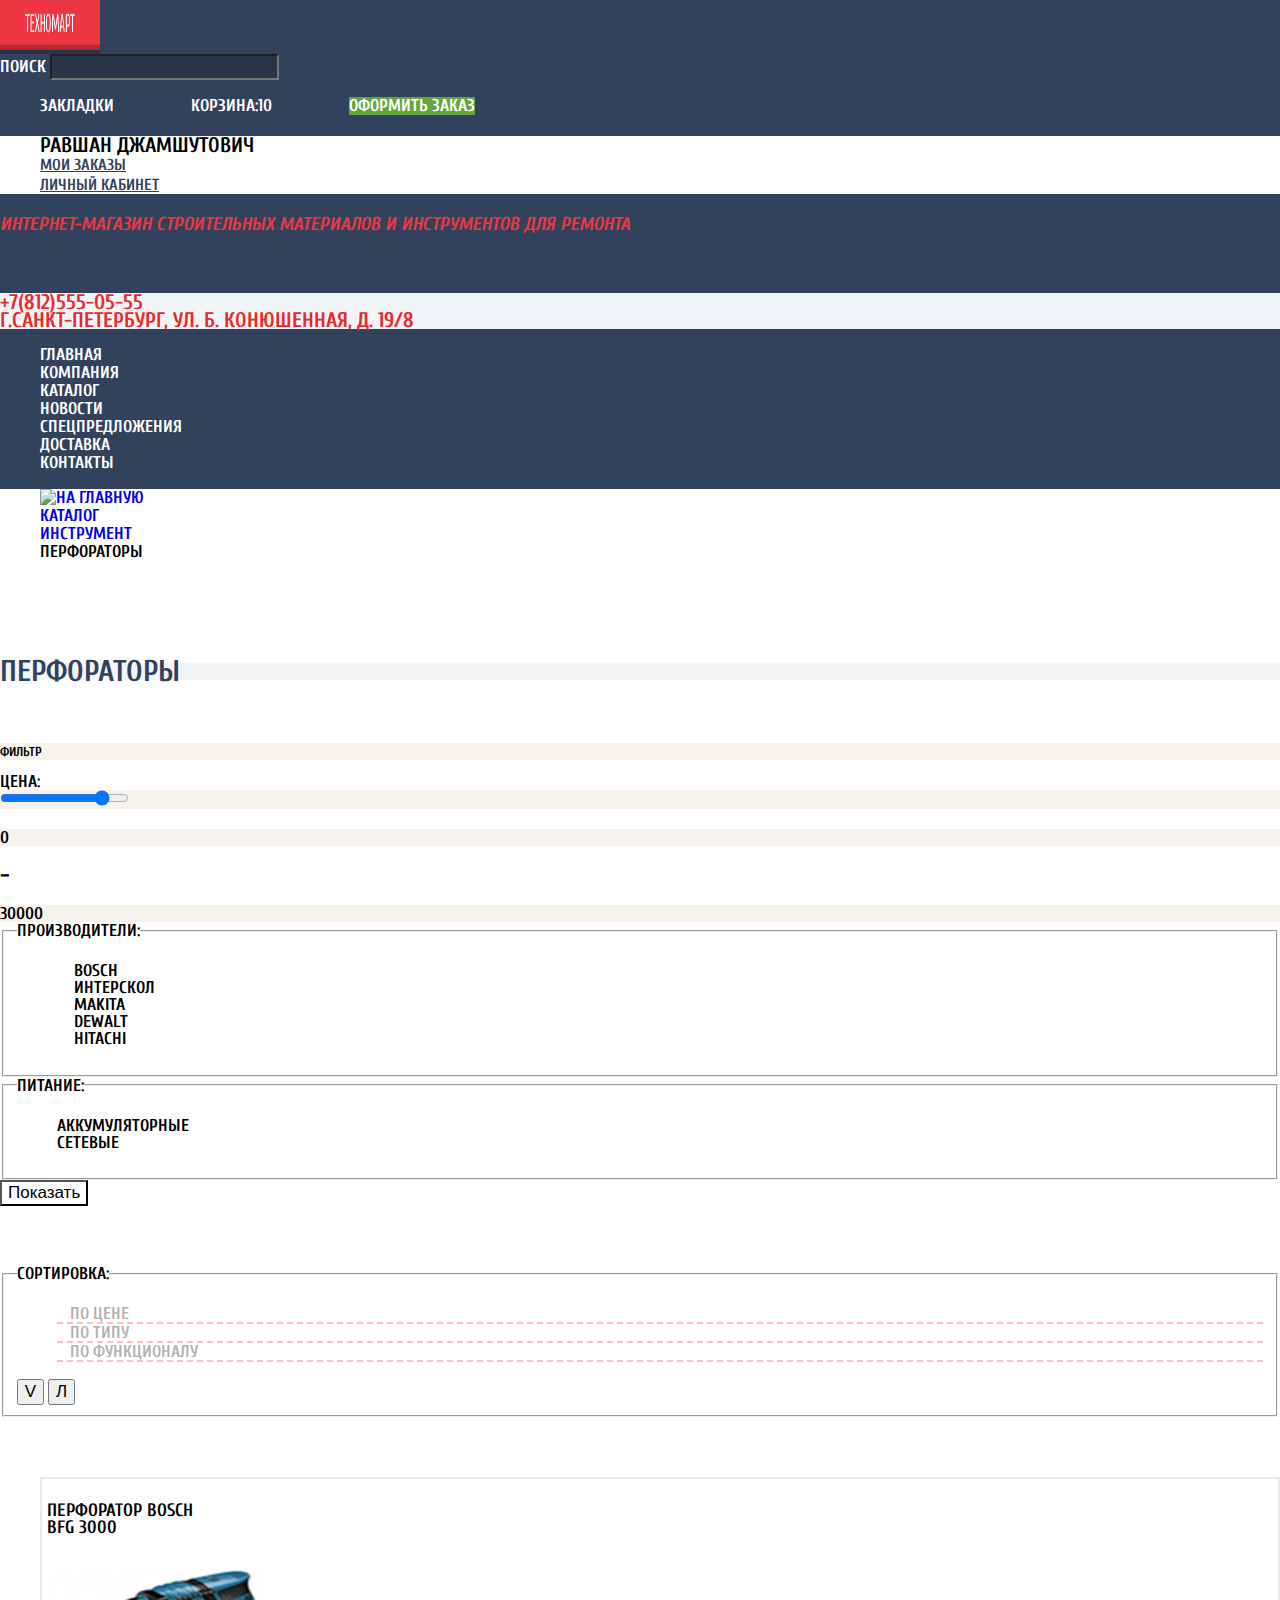
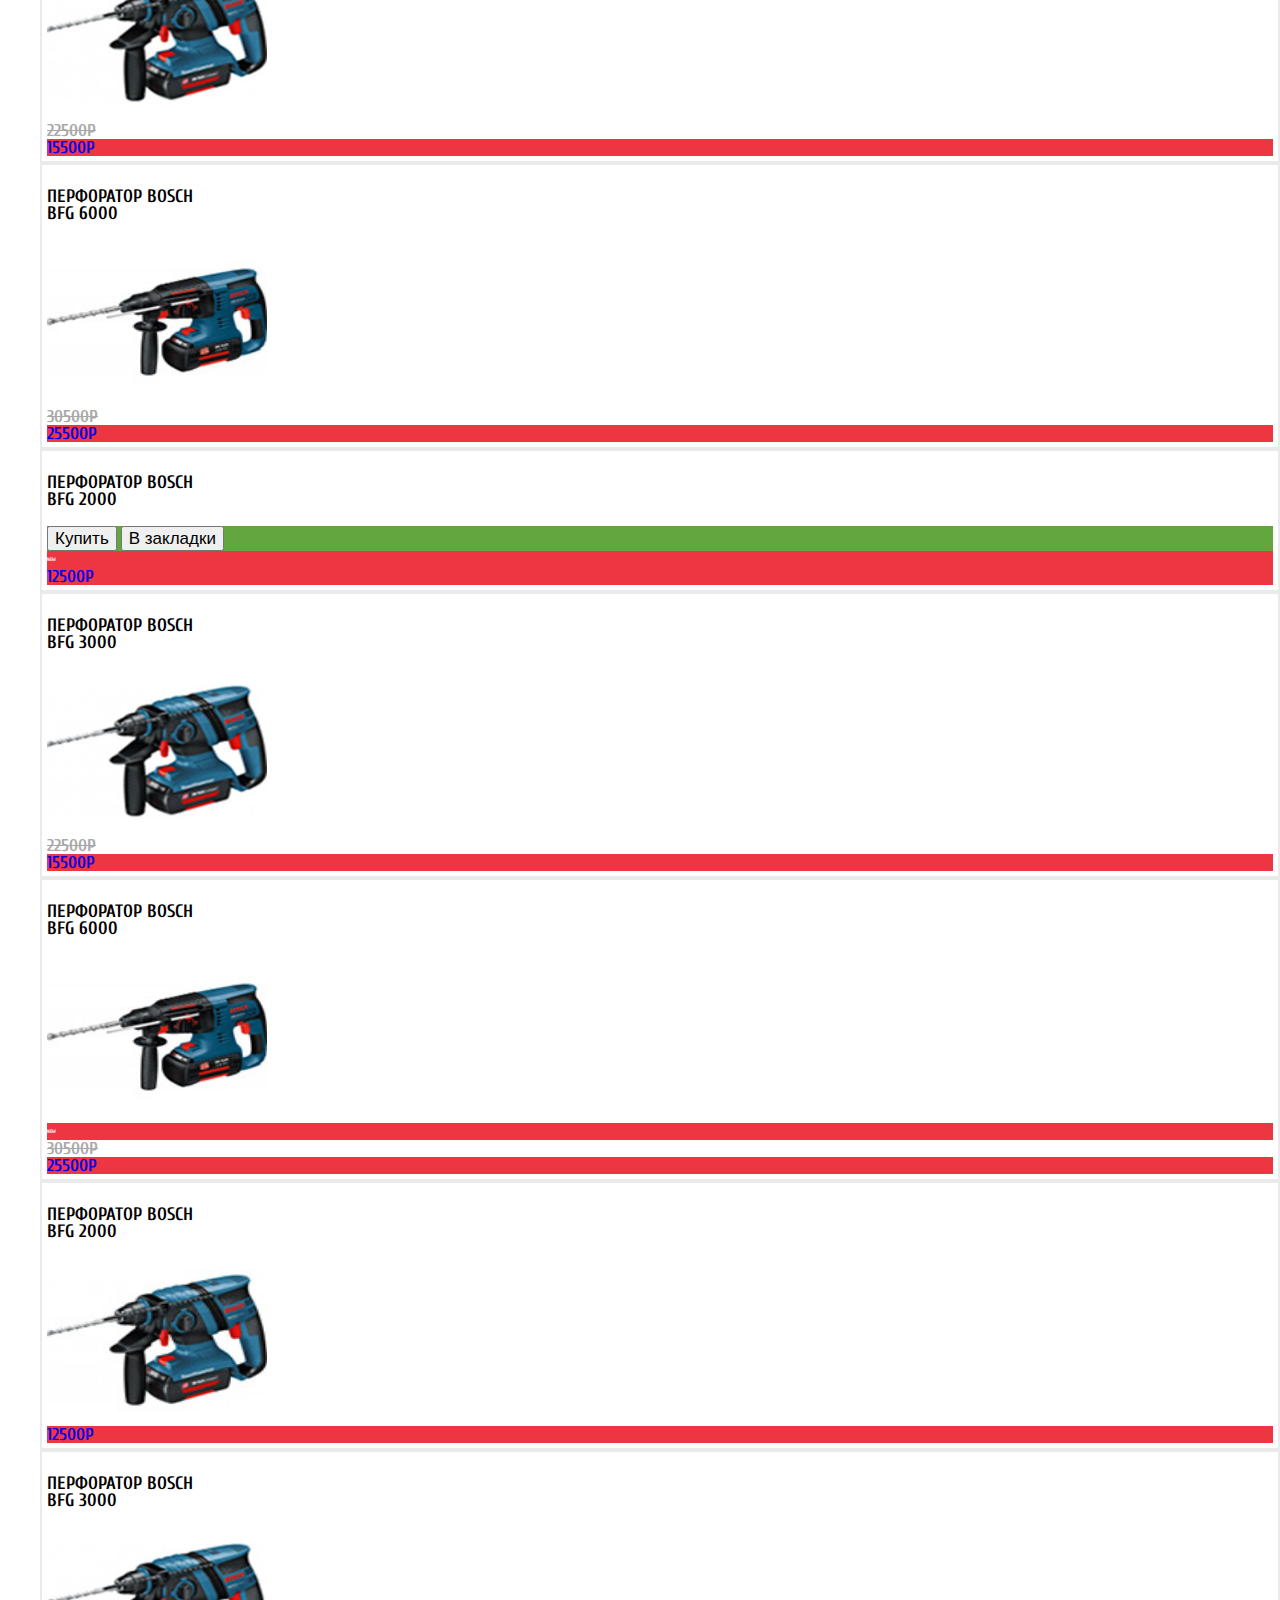
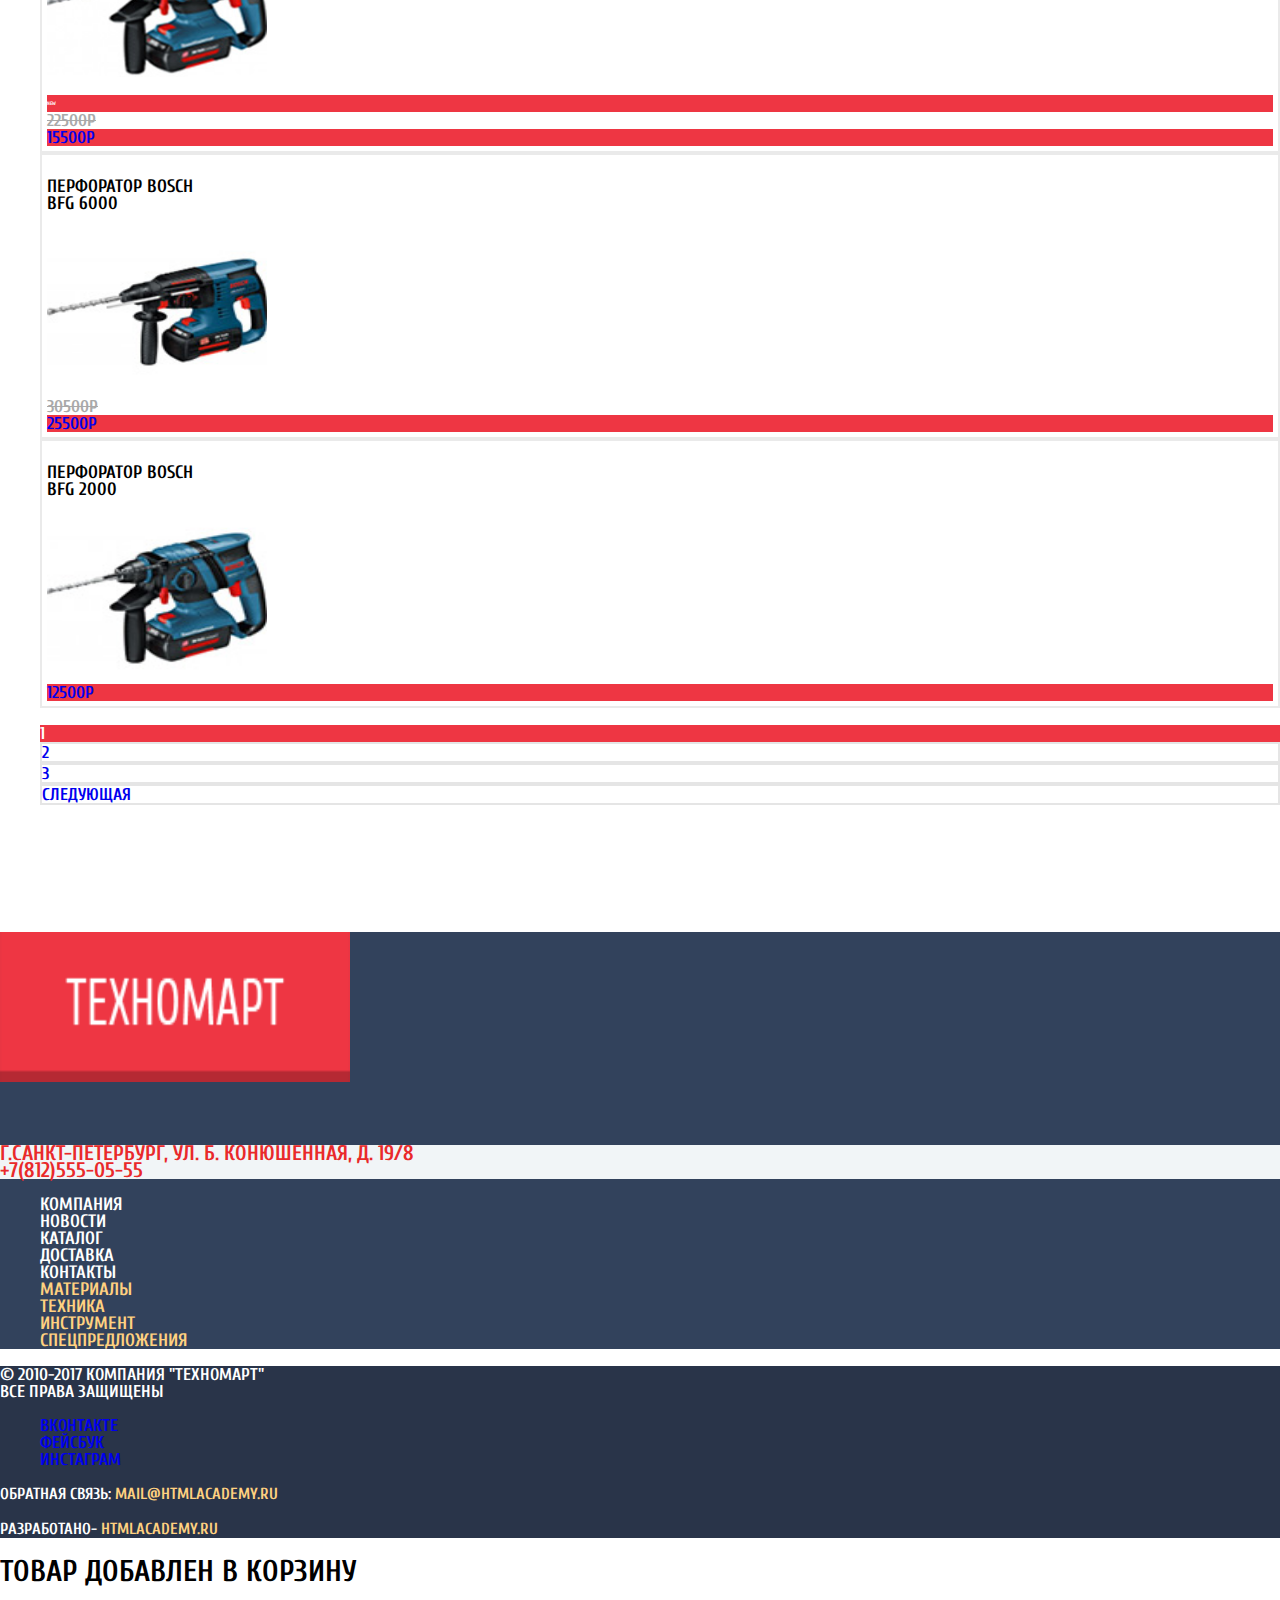
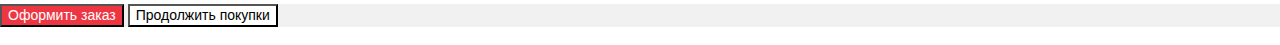
==== catalog.html @ cea55306 "сетки верхнее меню" ====
<!DOCTYPE html>
<html lang="ru">
  <head>
    <meta charset="utf-8">
    <title>HTML Academy: Техномарт</title>
    <link href="https://fonts.googleapis.com/css?family=Cuprum:400,700&amp;subset=cyrillic" rel="stylesheet">
    <link href="css/normalize.css" rel="stylesheet">
    <link href="css/style.css" rel="stylesheet">
  </head>
  <body>
    <header class="main-header">
<nav class="user-navigation">
  <a class="main-header-logo" href="index.html">
  <img src="img/tehnomart-logo-top.png" width="100" height="50" alt="Техномарт">
</a>
<form method="get" action="https://echo.htmlacademy.ru"><label for="search">Поиск</label>
  <input type="search" id="search" class="search-in-site" name="search">
</form>
  <ul class="user-panel">
    <li class="bookmark"> <a href="bookmarks.html">Закладки</a></li>
    <li class="cart"> <a href="cart.html">Корзина:10</a></li>
    <li class="buy"> <a href="buy.html">Оформить заказ</a></li>
    </ul>
    <ul class="login">
      <li class="exit"><a href="login.html">Равшан Джамшутович</a></li>
      <li class="my-buy"><a href="buy.html">Мои заказы</a></li>
      <li class="profile"><a href="profile.html">Личный кабинет</a></li>
      </ul>
  <section class="slogan">
    <h3>
Интернет-магазин
строительных материалов
и инструментов для ремонта</h3>
  </section>
  <section class="contacts">
    <h2 class="visually-hidden">Контакты</h2>
    <address>
    +7(812)555-05-55
    <br>г.Санкт-Петербург, ул. Б. Конюшенная, д. 19/8</address>
  </section>
  <ul class="site-navigation">
    <li> <a href="main.html">Главная</a></li>
    <li> <a href="company.html">Компания</a></li>
    <li> <a href="catalog.html">Каталог</a></li>
    <li> <a href="news.html">Новости</a></li>
    <li> <a href="sales.html">Спецпредложения</a></li>
    <li> <a href="delivery.html">Доставка</a></li>
    <li> <a href="contacts.html">Контакты</a></li>
  </ul>
  <ul class="breadcrumbs">
    <li> <a href="index.html">
    <img src="img/home-logo.svg" width="20" height="20" alt="На главную"></a></li>
    <li><a href="catalog.html">Каталог</a></li>
    <li><a href="tools.html">Инструмент</a></li>
    <li class="breadcrumbs-current">Перфораторы</li>
  </ul>
</nav>
    </header>
    <main class="container">
<h1 class="visually-hidden">Каталог перфораторов</h1>
<section class="perforators"><h2>Перфораторы</h2></section>
<section class="filters">
  <h2 class="visually-hidden">Фильтр товаров</h2>
  <div class="filter-in"><h3>Фильтр</h3></div>
   <form class="filter" method="get" action="https://echo.htmlacademy.ru">
    <div class="price-in"><label>Цена:</label></div>
<div class="range"><input name="price" type="range" min="0" max="30000" step="1" value="25000"></div>
<div class="min-sum">
<output name="sum">0</output></div>
<div class="pro"><h2>-</h2></div>
<div class="min-sum"><output name="sum2">30000</output></div>
      <div class="manufacturers-in"><fieldset>
            <legend>Производители:</legend>
<ul class="manufacturers">
    <li class="filter-option">
    <input class="visually-hidden" type="checkbox" name="bosch" id="bosch" checked>
    <label for="bosch">bosch</label>
      </li>
  <li class="filter-option">
    <input class="visually-hidden" type="checkbox" name="interskol" id="interskol" >
    <label for="interskol">Интерскол</label>
      </li>
  <li class="filter-option">
  <input class="visually-hidden" type="checkbox" name="makita" id="makita" checked>
  <label for="makita">Makita</label>
      </li>
  <li class="filter-option">
  <input class="visually-hidden" type="checkbox" name="dewalt" id="dewalt">
  <label for="dewalt">DeWalt</label>
  </li>
  <li class="filter-option">
  <input class="visually-hidden" type="checkbox" name="hitachi" id="hitachi">
    <label for="hitachi">Hitachi</label>
    </li>
  </ul>
</fieldset></div>
  <div class="power-in"><fieldset>
  <legend>Питание:</legend>
   <ul class="power">
  <li class="filter-option">
    <input class="visually-hidden" type="radio" name="battery" id="battery" checked>
  <label for="battery">Аккумуляторные</label>
    </li>
    <li class="filter-option">
  <input class="visually-hidden" type="radio" name="socket" id="socket">
                <label for="socket">Сетевые</label>
              </li>
        </ul> </fieldset></div>
        <button type="submit" class="filter-button-button">Показать</button></form></section>
  <section class="sortby">
    <h2 class="visually-hidden">Сортировка</h2>
    <div class="search-param"><fieldset>
    <legend>Сортировка:</legend>
    <ul class="filter2">
<li class="filter-option2">
  <input class="visually-hidden" type="checkbox" name="by-price" id="by-price" checked>По цене</li>
<li class="filter-option2">
<input class="visually-hidden" type="checkbox" name="by-type" id="by-type">По типу</li>
<li class="filter-option2">
  <input class="visually-hidden" type="checkbox" name="by-function" id="by-function">По функционалу</li></ul>
  <button class="sort-up-down">V</button>
  <button class="sort-up-down">Л</button>
</fieldset></div>
  </section>
  <section class="catalog">
<h2 class="visually-hidden">Каталог перфораторов</h2>
<ul class="catalog-list">
<li class="catalog-item">
  <h3><div class="tools-catalog">Перфоратор BOSCH</div> BFG 3000</h3>
    <div class="catalog-item-image"><a href="catalog-item.html"></div>
      <div class="picture"><img src="img/BFG-3000.jpg" width="220" height="165"
      alt="Перфоратор BOSCH BFG 3000"></a></div>
      <div class="under"><button class="under-picture1">купить</button>
      <button class="under-picture2">в закладки</button></div>
      <div class="old-price">22500Р</div>
      <div class="price"><a class="button" href="#">15500Р</a></div></li>
  <li class="catalog-item">
    <h3><div class="tools-catalog">Перфоратор BOSCH</div> BFG 6000</h3>
      <div class="catalog-item-image"><a href="catalog-item.html"></div>
        <div class="picture"><img src="img/BFG-6000.jpg" width="220" height="165"
        alt="Перфоратор BOSCH BFG 6000"></a></div>
        <div class="under"><button class="under-picture1">купить</button>
        <button class="under-picture2">в закладки</button></div>
        <div class="old-price">30500Р</div>
        <div class="price"><a class="button" href="#">25500Р</a></div></li>
  <li class="catalog-item">
    <h3><div class="tools-catalog">Перфоратор BOSCH</div> BFG 2000</h3>
      <div class="catalog-item-image"><a href="catalog-item.html">
        </a></div>
        <form class="buy" method="get" action="https://echo.htmlacademy.ru">
<button class="buy-button">Купить</button>
<button class="in-bookmark">В закладки</button>
        </form>
        <div class="new">new</div>
        <div class="price"><a class="button" href="#">12500Р</a></div></li>
  <li class="catalog-item">
    <h3><div class="tools-catalog">Перфоратор BOSCH</div>
      <div class="model-catalog">BFG 3000</div></h3>
        <div class="catalog-item-image"><a href="catalog-item.html"></div>
        <div class="picture"><img src="img/BFG-3000.jpg" width="220" height="165"
        alt="Перфоратор BOSCH BFG 3000"></a></div>
        <div class="under"><button class="under-picture1">купить</button>
        <button class="under-picture2">в закладки</button></div>
        <div class="old-price">22500Р</div>
        <div class="price"><a class="button" href="#">15500Р</a></div></li>
  <li class="catalog-item">
    <h3><div class="tools-catalog">Перфоратор BOSCH</div>
      <div class="model-catalog">BFG 6000</div></h3>
        <div class="catalog-item-image"><a href="catalog-item.html"></div>
        <div class="picture"><img src="img/BFG-6000.jpg" width="220" height="165"
        alt="Перфоратор BOSCH BFG 6000"></a></div>
        <div class="new">new</div>
        <div class="under"><button class="under-picture1">купить</button>
        <button class="under-picture2">в закладки</button></div>
        <div class="old-price">30500Р</div>
        <div class="price"><a class="button" href="#">25500Р</a></div></li>
  <li class="catalog-item">
  <h3><div class="tools-catalog">Перфоратор BOSCH</div>
    <div class="model-catalog">BFG 2000</div></h3>
        <div class="catalog-item-image"><a href="catalog-item.html"></div>
        <div class="picture"><img src="img/BFG-2000.jpg" width="220" height="165"
        alt="Перфоратор BOSCH BFG 2000"></a></div>
        <div class="under"><button class="under-picture1">купить</button>
        <button class="under-picture2">в закладки</button></div>
        <div class="price"><a class="button" href="#">12500Р</a></div></li>
  <li class="catalog-item">
  <h3><div class="tools-catalog">Перфоратор BOSCH</div>
    <div class="model-catalog">BFG 3000</div></h3>
        <div class="catalog-item-image"><a href="catalog-item.html"></div>
        <div class="picture"><img src="img/BFG-3000.jpg" width="220" height="165"
        alt="Перфоратор BOSCH BFG 3000"></a></div>
        <div class="new">new</div>
        <div class="under"><button class="under-picture1">купить</button>
        <button class="under-picture2">в закладки</button></div>
        <div class="old-price">22500Р</div>
        <div class="price"><a class="button" href="#">15500Р</a></div></li>
  <li class="catalog-item">
  <h3><div class="tools-catalog">Перфоратор BOSCH</div>
    <div class="model-catalog">BFG 6000</div></h3>
        <div class="catalog-item-image"><a href="catalog-item.html"></div>
        <div class="picture"><img src="img/BFG-6000.jpg" width="220" height="165"
        alt="Перфоратор BOSCH BFG 6000"></a></div>
        <div class="under"><button class="under-picture1">купить</button>
        <button class="under-picture2">в закладки</button></div>
        <div class="old-price">30500Р</div>
        <div class="price"><a class="button" href="#">25500Р</a></div></li>
  <li class="catalog-item">
  <h3><div class="tools-catalog">Перфоратор BOSCH</div>
    <div class="model-catalog">BFG 2000</div></h3>
        <div class="catalog-item-image"><a href="catalog-item.html"></div>
        <div class="picture"><img src="img/BFG-2000.jpg" width="220" height="165"
        alt="Перфоратор BOSCH BFG 2000"></a></div>
        <div class="under"><button class="under-picture1">купить</button>
        <button class="under-picture2">в закладки</button></div>
        <div class="price"><a class="button" href="#">12500Р</a></div></li>
</ul>
<ul class="pagination-list">
  <li class="pagination-item-current"><a>1</a></li>
  <li class="pagination-item"><a href="#">2</a></li>
  <li class="pagination-item"><a href="#">3</a></li>
  <li class="pagination-item"><a href="#">Следующая</a></li>
</ul>
  </section>
  <section class="description">
<h2>Пара слов о перфораторах </h2>
<p>Перфоратор - универсальный строительный инструмент. Предназначен для сверления
  и долбления отверстий в кирпиче, бетоне и камне. Существуют электромеханические
 и пневматические перфораторы. Современные модели могут выполнять функции дрели,
 шуруповерта и отбойного молотка. В ассортиментном ряду есть выбор "трехрежимников":
в одном устройстве будут совмещены отбойный молоток и ударная дрель.</p>
  </section>
</main>
<footer class="upper-footer">
  <a class="main-footer-logo">
  <img src="img/tehnomart-logo-bottom.png" width="350" height="150" alt="Логотип Техномарт">
</a>
<section class="contacts">
  <h2 class="visually-hidden">Контакты</h2>
  <address>
  г.Санкт-Петербург, ул. Б. Конюшенная, д. 19/8
  <br>+7(812)555-05-55</address>
</section>
<div class="footer-navigation">
  <ul class="site-navigation-items">
    <li class="white"> <a href="company.html">Компания</a></li>
    <li class="white"> <a href="news.html">Новости</a></li>
    <li class="white"> <a href="catalog.html">Каталог</a></li>
    <li class="white"> <a href="delivery.html">Доставка</a></li>
    <li class="white"> <a href="contacts.html">Контакты</a></li>
    <li class="gold"> <a href="materials.html">Материалы</a></li>
    <li class="gold"> <a href="technics.html">Техника</a></li>
    <li class="gold"> <a href="tools.html">Инструмент</a></li>
    <li class="gold"> <a href="special-offers.html">Спецпредложения</a></li>
  </ul>
</div>
</footer>
<footer class="bottom-footer">
  <p>© 2010-2017 Компания "Техномарт"
    <br>Все права защищены</p>
    <div class="footer-social">
      <ul class="soc-but">
<li><a class="social-button" href="#">Вконтакте</a></li>
<li><a class="social-button" href="#">Фейсбук</a></li>
<li><a class="social-button" href="#">Инстаграм</a></li>
</ul>
</div>
<p class="footer-copyright">
<b>Обратная связь:</b>
<a href="mail@htmlacademy.ru">mail@htmlacademy.ru</a>
</p>
<p class="footer-copyright">
<b>Разработано-</b>
<a href="htmlacademy.ru">htmlacademy.ru</a>
</p>
</footer>
  <section class="modal-cart">
<h2>Товар добавлен в корзину</h2>
<div class="button-mod">
<input type="button" class="make-buy" value="Оформить заказ"><a href="buy.html"></a>
<input type="button" class="continue-choose" value="Продолжить покупки"><a href="catalog.html"></a>
</div>
<span class="modal-close">x</span>
  </section>
  </body>
</html>
---- css/style.css ----
body {
  margin: 0;
  padding: 0;

  min-width: 1200px;
  min-height: 3151px;

  font-family: 'Cuprum', Arial, sans-serif;
  font-size: 17px;
  line-height: 17px;
  font-weight: 700;
  color: #ffffff;
  text-transform: uppercase;
}

.visually-hidden {
visibility: hidden;
}

.main-header {
  margin-bottom: 60px;
  min-height: 320px;
}

.upper-nav {
  margin-bottom: 50px;
  margin-left: 130px;
  width: inherit;
  max-height: 42px;
  display: flex;
  flex-wrap: wrap;
  flex-direction: row;
}

.left-up-nav {
  display: flex;
}

.icon-up-nav {
  width: 47px;
  height: 43px;
  opacity: 0.3;

}

.user-panel {
  width: 435px;
  height: auto;
  margin-right: 130px;
  display: flex;
  justify-content: space-between;
}



.main-header-logo:hover {
  background: #ca2c37;
}

.main-header-logo:active {
  background: #ba2732;
}
a {
  text-decoration: none;
}

.user-navigation {
  font-size: 17px;
  line-height: 18px;
  color: #ffffff;
  background-color: #32425c;
}

.user-navigation a:hover {
  background-color: #293449;
}

.user-navigation a:active {
  opacity: 0.5;
}

.user-panel,
.site-navigation {
  list-style: none;
}

.user-panel a,
.site-navigation a {
  color: #ffffff;
}

.user-panel a:hover {
  background-color: #212a3a;
}

.user-panel a:focus {
  background-color: #293449;
}

.search-in-site {

  color: #ffffff;
  background-color: #293449;
}

.search-in-site:focus {
  color: black;
  background-color: #ffffff;
  }

.login {
  list-style: none;
  font-size: 21px;
  color: #black;
  background: #ffffff;
}

.exit a {
  font-size: 21px;
  color: #000000;
}

.my-buy a,
.profile a {
  color: #32425c;
  font-size: 16px;
  text-decoration: underline;
}

.my-buy a:hover,
.profile a:hover {
  color: #ba2732;
}

.exit a:active,
.my-buy a:active,
.profile a:active{
  opacity: 0.3;
}

.login-button:hover,
.register:hover {
  color: #ee3643;
  background: #ffffff;
}

.login-button:active,
.register:active {
  color: #b2b2b2;
  background: #ffffff;
}

.slogan {
  font-size: 16px;
  font-style: italic;
  color: #ee3643;
}

address {
  font-size: 21px;
  font-style: normal;
  color: #e9292a;
  background-color: #f1f5f7;
}

.where {
  font-size: 14px;
  color: #32425c;
}



.feateres-item1 {
  background-color: #f6b22d;
}

.feateres-item1 a {
  color: #ffffff;
}

.feateres-item1 p {
  background-color: rgba(0,0,0,0.1);
}

 .feateres-item1 p:hover {
    background-color: rgba(0,0,0,0.2);
}

.feateres-item1 p:active {
  background-color: rgba(0,0,0,0.3);
}

.feateres-item2 {
  background-color: #3bbce3;
}

.feateres-item2 p {
  background-color: rgba(0,0,0,0.1);
}

.feateres-item2 a {
  color: #ffffff;
}

.feateres-item2 p:hover {
   background-color: rgba(0,0,0,0.2);
}

.feateres-item2 p:active {
  background-color: rgba(0,0,0,0.3);
}

.feateres-item3 {
  background-color: #dc91d8;
  }

.feateres-item3 a {
  color: #ffffff;
}

.feateres-item3 p {
  background-color: rgba(0,0,0,0.1);
}

.feateres-item3 p:hover {
   background-color: rgba(0,0,0,0.2);
}

.feateres-item3 p:active {
  background-color: rgba(0,0,0,0.3);
}

.feateres-item4 {
  background-color: #8ed78f;
}

.feateres-item4 a {
  color: #ffffff;
}

.feateres-item4 p {
  background-color: rgba(0,0,0,0.1);
}

.feateres-item4 p:hover {
   background-color: rgba(0,0,0,0.2);
}

.feateres-item4 p:active {
  background-color: rgba(0,0,0,0.3);
}

.feateres-item5 {
  background-color: #ffc047;
}

.feateres-item5 a {
  color: #ffffff;
}

.feateres-item5 p {
background-color: rgba(0,0,0,0.1);
}

.feateres-item5 p:hover {
   background-color: rgba(0,0,0,0.2);
}

.feateres-item5 p:active {
  background-color: rgba(0,0,0,0.3);
}

.slider1 {
  width:620px;
  height:270px;
  background: url("../img/slider1.jpg") no-repeat;
  background-size: 620px 270px;
  }

.slider1 h2 {
  font-size: 36px;
  color: #ffffff;
}

.slider1 p {
  font-size: 18px;
  color: #ffffff;
}

.catalog-button {
  color: #ffffff;
  background-color: #ee3643;
}

.catalog-button:hover {
  background-color: #ca2c37;
}

.catalog-button:active {
  background-color: #ba2732;
}

.slider2 {
  width:620px;
  height:270px;
  background: url("../img/slider2.jpg") no-repeat;
  background-size: 620px 270px;
  }

  .slider2 h2 {
    font-size: 36px;
    color: #ffffff;
  }

  .slider2 p {
    font-size: 18px;
    color: #ffffff;
  }

  .catalog-button {
    color: #ffffff;
    background-color: #ee3643;
  }

  .catalog-button:hover {
    background-color: #ca2c37;
  }

  .catalog-button:active {
    background-color: #ba2732;
  }

  .popular {
    background-color: #f9f5f0;
    color: #32425c;
  }

  .popular-button {
    color: #ffffff;
    background-color: #ee3643;
  }

  .catalog-item {
    color: #000000;
    list-style: none;
    border: 2px solid #eaeaea;
    padding: 5px;
  }

  .catalog-item h3 {
    font-size: 18px;
  }

  .old-price {
    font-size: 17px;
    color: #a9a9a9;
    text-decoration: line-through;
  }

  .price {
    background-color: #ee3643;
    font-size: 17px;
    color: #ffffff;
  }

  .new {
    background-color: #ee3643;
    font-size: 5px;
    color: #ffffff;
  }

  .under {
    display: none;
  }

.catalog-item:hover {
    box-shadow:  0 0 50px rgba(0,0,0,0.5);
}

.catalog-item:active {
    box-shadow:  0 0 50px rgba(0,0,0,0.5);
}

  .catalog-item:hover .picture {
    display: none;
  }

  .catalog-item:hover .under{
      display: block;
    }

.under-picture1 {
  background-color: #63a63e;
  color: #ffffff;
}

.under-picture1:hover {
  background-color: #5fbb2d;
  color: #ffffff;
}

.under-picture1:active {
  background-color: #518534;
  color: #ffffff;
}

.under-picture2 {
  background-color: #ffffff;
  color: #32425c;
  border: 2px solid #63a63e;
}

.under-picture2:hover {
  background-color: #ffffff;
  color: #32425c;
  border: 2px solid #32425c;
}

.under-picture2:active {
  opacity: 0.3;
}

  .popular-manufacturers {
    background-color: #f9f5f0;
    font-size: 30px;
    color: #32425c;
  }

  .manufacturers-button {
    background-color: #ee3643;
    font-size: 14px;
    color: #ffffff;
  }

  .manufacturer-item {
    border: 2px solid #eaeaea;
    padding: 5px;
  }

  .manufacturer-item:hover {
    box-shadow:  0 0 50px rgba(0,0,0,0.5);
  }

  .manufacturer-item:active {
    box-shadow:  0 0 30px rgba(0,0,0,0.5);
    opacity: 0.3;
  }

  .slider-services h2 {
    font-size: 30px;
    color: #000000;
  }

  .slider-services p {
    font-size: 13px;
    color: #000000;
  }

  .slider-servises-control{
    list-style: none;
    background: #32425c;
    font-size: 21px;
    color: #ffffff;
  }

  input[type=radio] {
    display: none;
 }

 .slider-servises-control a{
  color: #ffffff;
 }

  .srv1 {
    border: 1px #000000 solid;
  }
  .srv2 {
    border: 1px #000000 solid;
  }
  .srv3 {
    border: 1px #000000 solid;
  }

  .srv1:hover {
    background: #293449;
    font-size: 21px;
    color: #ffffff;
  }

  .srv1:active {
    background: #ffffff;
    font-size: 21px;
    color: #32425c;
  }

  .srv1:active a {
    color: #32425c;
  }

  .srv2:hover {
    background: #293449;
    font-size: 21px;
    color: #ffffff;
  }

  .srv2:active {
    background: #ffffff;
    font-size: 21px;
    color: #32425c;
  }

  .srv2:active a {
    color: #32425c;
  }

  .srv3:hover {
    background: #293449;
    font-size: 21px;
    color: #ffffff;
  }

  .srv3:active {
    background: #ffffff;
    font-size: 21px;
    color: #32425c;
  }

  .srv3:active a {
    color: #32425c;
  }

  .delivery p {
    font-size: 13px;
    color: #000000;
  }

.delivery h3 {
  font-size: 36px;
  color: #32425c;
}

.guarantee h3 {
  font-size: 36px;
  color: #32425c;
}

.guarantee p {
  font-size: 13px;
  color: #000000;
}

.credit h3 {
  font-size: 36px;
  color: #32425c;
}

.credit p {
  font-size: 13px;
  color: #000000;
}

.company h2 {
  font-size: 30px;
  color: #000000;
}

.company p {
  font-size: 13px;
  color: #000000;
}

.company a {
  background-color: #ee3643;
  color: #ffffff;
}

.delivery-company-item {
  list-style: none;
  font-size: 18px;
  color: #000000;
}

.contacts2 h2 {
  font-size: 30px;
  color: #000000;
}

.contacts2 p {
  font-size: 13px;
  color: #000000;
}
.write-us {
  background-color: #ee3643;
  color: #ffffff;
}

.upper-footer {
  background-color: #32425c;

}
.white a {
  font-size: 18px;
  color: #ffffff;
}
.gold a {
  font-size: 18px;
  color: #ffd180;
}

.site-navigation-items {
  list-style: none;
}

.site-navigation-items :hover {
  text-decoration: underline;
}

.site-navigation-items :active {
  opacity: 0.5;
}

.address {
background-color: #32425;
}

.bottom-footer {
  background: #293449;
}

.soc-but {
  list-style: none;
}

.footer-copyright b {
  font-size: 16px;
}

.footer-copyright a {
  font-size: 16px;
  color: #ffd180;
}

.footer-copyright :hover {
text-decoration: underline;
  }

.footer-copyright :active {
  color: #ee3643;
}

.write-us {
  background-color: #ffffff;
}

.write-us h3 {
  color: #000000;
}

.sending {
  background-color: #ee3643;
  color: #ffffff;
}

/*--не могу найти откуда это
.cart {
  background-color: #ee3643;
  color: #ffffff;
}--*/

.buy {
  background-color: #63a63e;
  color: #ffffff;
}

.breadcrumbs {
  list-style: none;
  background-color: #ffffff;
  color: #000000;
}

.perforators {
  background-color: #f2f6f8;
}

.perforators h2 {
  font-size: 30px;
  color: #32425c;
}

.filter-in {
  background-color: #f7f3ec;
}

.filter-in h3 {
  font-size: 13px;
  color: #000000;
}

.price-in {
  background-color: #ffffff;
  color: #000000;
  font-size: 17px;
}

.range {
  background-color: #f7f3ec;
}

.min-sum {
  background-color: #f7f3ec;
  color: #000000;
  margin-top: 20px;
}

.pro {
  background-color: #ffffff;
  color: #000000;
}

.manufacturers-in {
  background-color: #ffffff;
  color: #000000;
}

.manufacturers {
  list-style: none;
}

.power-in {
  background-color: #ffffff;
  color: #000000;
}

.power {
  list-style: none;
}

.filter-button-button {
  background-color: #ffffff;
  color: #000000;
}

.search-param {
  background-color: #ffffff;
  color: #000000;
}

.filter2 {
  list-style: none;
}

.filter-option2 {
  border-bottom: 2px dashed #ee3643;
  opacity: 0.3;
}

.filter-option2:hover {
  border-bottom: 2px dashed #ee3643;
  opacity: 1;
}

.filter-option2:active {
  color: #ee3643;
  border-bottom: 2px dashed #ee3643;
  opacity: 1;
}

.pagination-item {
  background-color: #ffffff;
  color: #000000;
  border: 2px solid #e5e5e5;
}

.pagination-item-current {
  background-color: #ee3643;
  color: #ffffff;
}

.pagination-list {
  list-style: none;
}

.pagination-item:hover {
  background-color: #ffffff;
  color: #000000;
  border: 2px solid #bdc6ca;
}

.pagination-item:active {
  background-color: #ffffff;
  color: #000000;
  border: 2px solid #ee3643;
}

.modal-cart h2 {
  font-size: 30px;
  color: #000000;
}

.make-buy {
  background-color: #ee3643;
  color: #ffffff;
  font-size: 14px;
}

.continue-choose {
  background-color: #ffffff;
  color: #000000;
  font-size: 14px;
}

.button-mod {
  background-color: #f1f1f1;
}
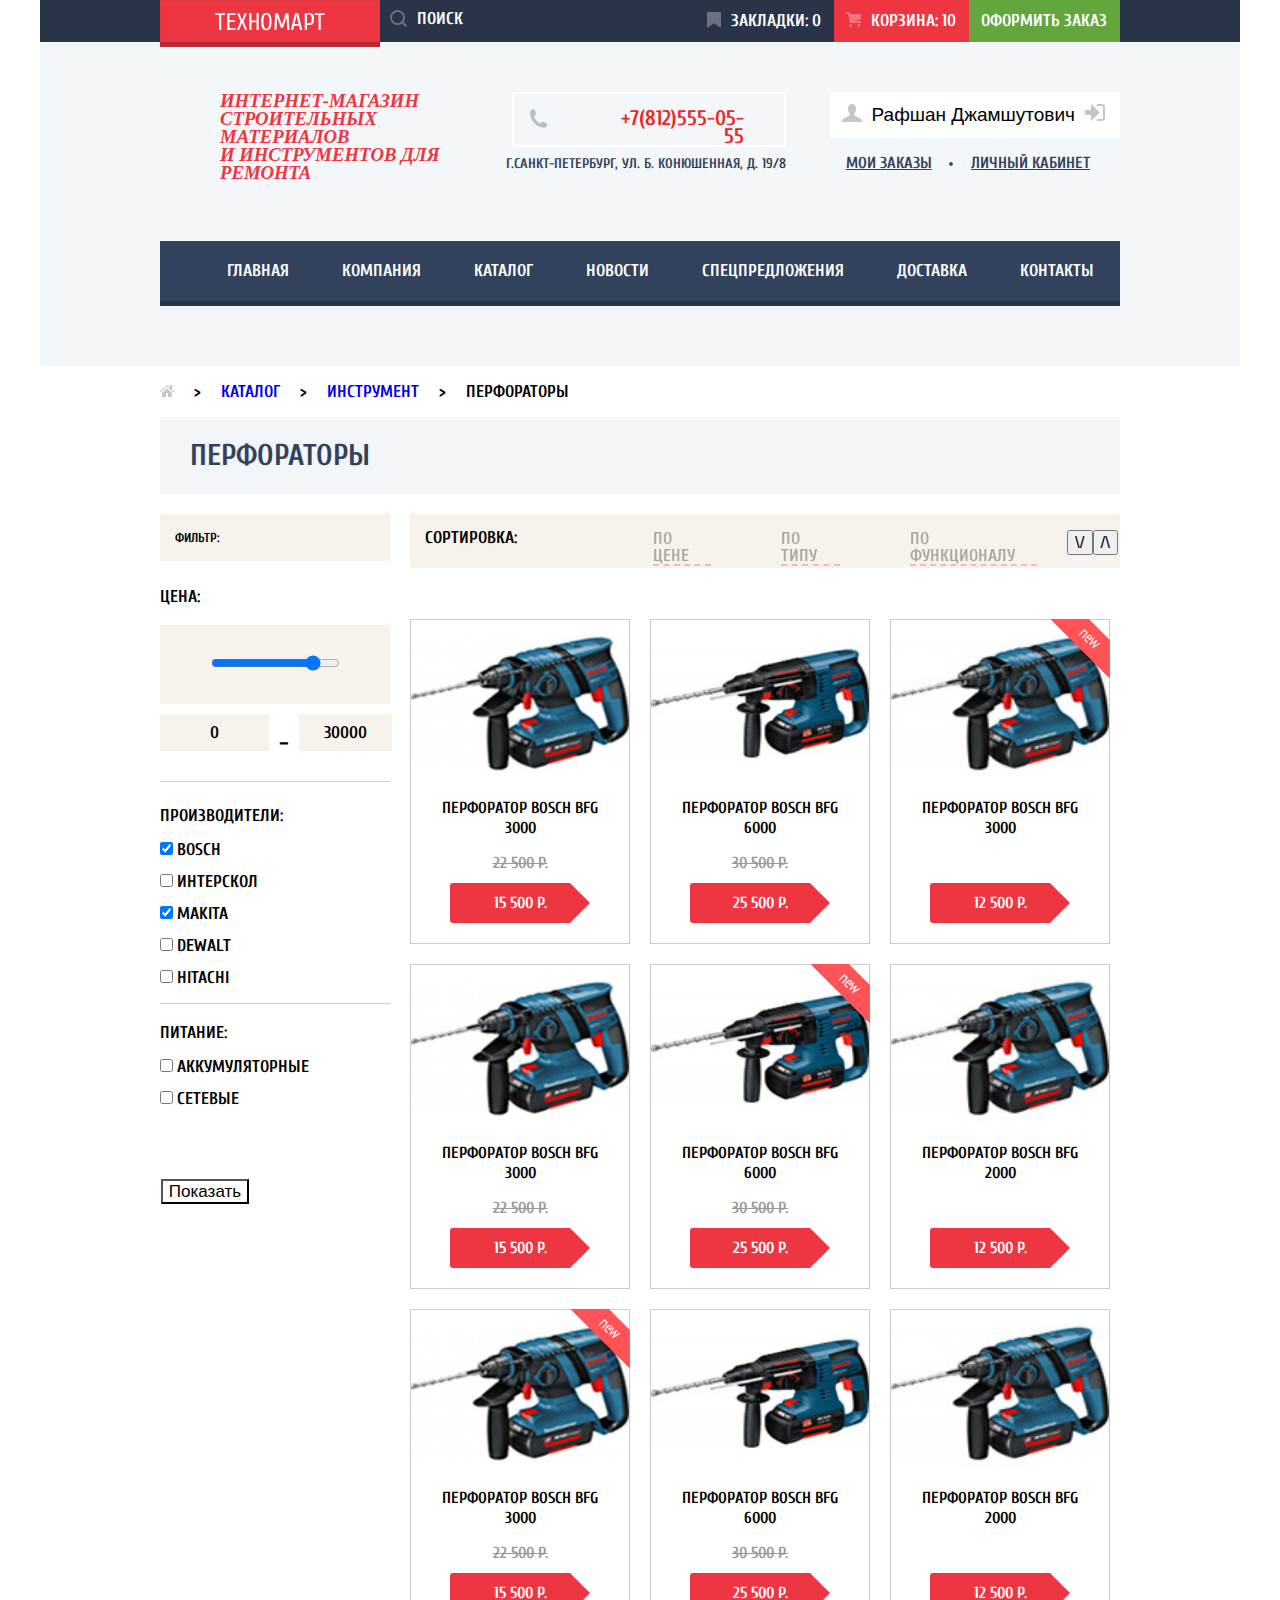
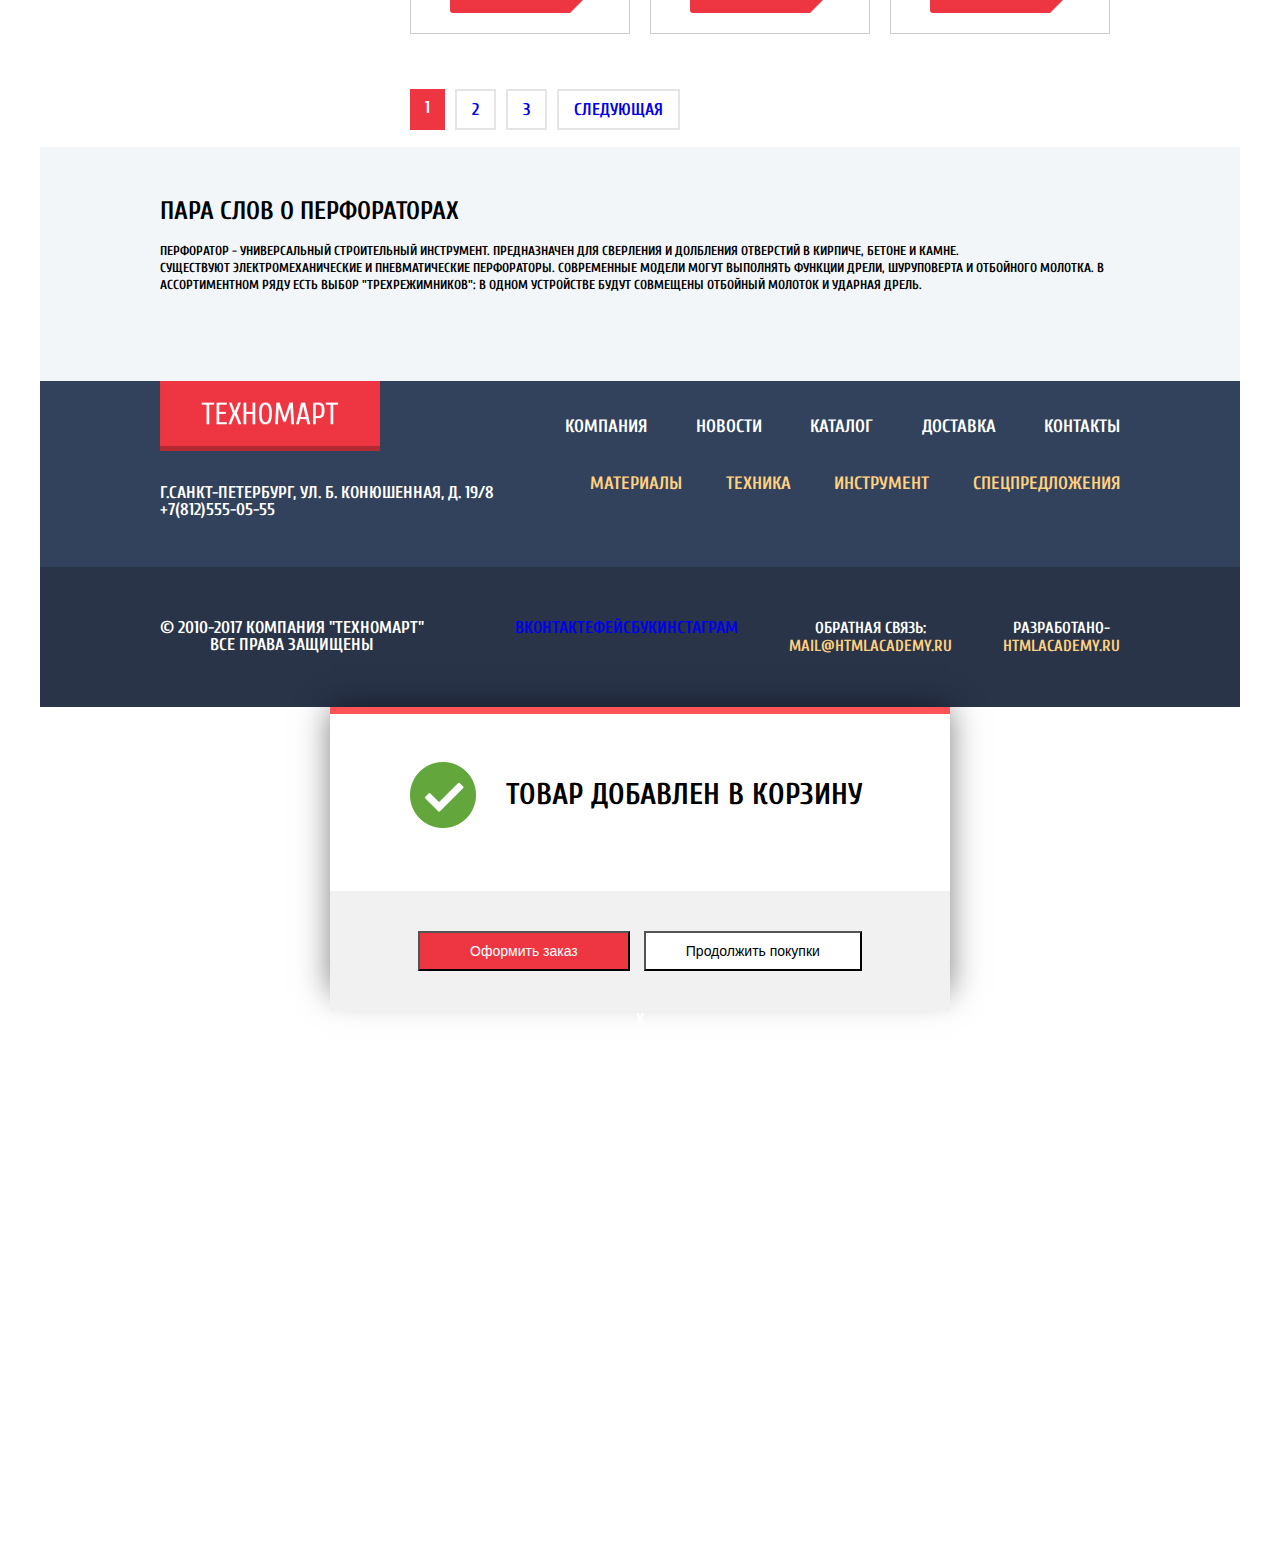
==== commit 18ec9269: "сетка каталог" ====
--- a/catalog.html
+++ b/catalog.html
@@ -3,93 +3,174 @@
   <head>
     <meta charset="utf-8">
     <title>HTML Academy: Техномарт</title>
+   <link href='https://fonts.googleapis.com/css?family=Open+Sans:400,700&subset=cyrillic-ext,cyrillic' rel='stylesheet' type='text/css'>
+    <link href='https://fonts.googleapis.com/css?family=Cuprum:400,700&subset=cyrillic-ext,cyrillic' rel='stylesheet' type='text/css'>
     <link href="https://fonts.googleapis.com/css?family=Cuprum:400,700&amp;subset=cyrillic" rel="stylesheet">
     <link href="css/normalize.css" rel="stylesheet">
     <link href="css/style.css" rel="stylesheet">
   </head>
   <body>
-    <header class="main-header">
+    <header class="main-header main-header-cat">
 <nav class="user-navigation">
-  <a class="main-header-logo" href="index.html">
-  <img src="img/tehnomart-logo-top.png" width="100" height="50" alt="Техномарт">
+    <div class="upper-nav"><div class="left-up"><a class="main-header-logo">
+  <img src="img/tehnomart-logo-top.png" width="220" height="47" alt="Техномарт">
 </a>
-<form method="get" action="https://echo.htmlacademy.ru"><label for="search">Поиск</label>
+<div class="lupa">
+<svg xmlns="http://www.w3.org/2000/svg" width="17" height="17" viewBox="0 0 17 17">
+  <path fill="#ffffff" d="M17 15.586l-3.542-3.542A7.465 7.465 0 0 0 15 7.5 7.5 7.5 0 1 0 7.5 15c1.71 0 3.282-.579 4.544-1.542L15.586 17 17 15.586zM2 7.5C2 4.467 4.467 2 7.5 2 10.532 2 13 4.467 13 7.5c0 3.032-2.468 5.5-5.5 5.5A5.506 5.506 0 0 1 2 7.5z"/>
+</svg></div>
+<form class="search" method="get" action="https://echo.htmlacademy.ru"><label for="search">Поиск</label>
   <input type="search" id="search" class="search-in-site" name="search">
-</form>
+</form></div>
   <ul class="user-panel">
-    <li class="bookmark"> <a href="bookmarks.html">Закладки</a></li>
-    <li class="cart"> <a href="cart.html">Корзина:10</a></li>
+    <li class="bookmark">
+ <a href="bookmarks.html"><svg class="icon-bookmark" xmlns="http://www.w3.org/2000/svg" width="14" height="16" viewBox="0 0 14 16">
+   <path fill="#ffffff" d="M14 15c0 .55-.368.741-.818.426l-5.363-3.765c-.45-.315-1.187-.315-1.637 0L.818 15.426C.368 15.741 0 15.55 0 15V1c0-.55.45-1 1-1h12c.55 0 1 .45 1 1v14z"/>
+ </svg>Закладки: 0</a></li>
+    <li class="cart cart-cat">
+       <a href="cart.html"><svg class="icon-cart" xmlns="http://www.w3.org/2000/svg" width="15" height="15" viewBox="0 0 15 15"><circle fill="#ffffff" cx="4.5" cy="13.5" r="1.5"/>
+           <circle fill="#ffffff" cx="12.5" cy="13.5" r="1.5"/><path fill="#ffffff" d="M15 2H4.07l-.422-2H0v2h2.031l1.985 9H15V9H9.441L15 6.951z"/>
+         </svg>Корзина: 10</a></li>
     <li class="buy"> <a href="buy.html">Оформить заказ</a></li>
-    </ul>
+  </ul></div>
+  <div class="middle-nav"><section class="slogan">
+  <h3 class="slogan1">
+Интернет-магазин<br>
+строительных материалов<br>
+и инструментов для ремонта</h3>
+</section>
+<section class="contacts">
+<h2 class="visually-hidden">Контакты</h2><div class="tel-num">
+<svg class="icon-phone" xmlns="http://www.w3.org/2000/svg" width="19" height="19" viewBox="0 0 19 19"><path fill="#B7BFC8" d="M15.572 18.985h-.941c-4.129-.488-7.157-2.408-9.359-4.864C3.062 11.66 1.318 8.492.978 4.228V3.084c.078-.774.459-1.304.898-1.757C2.425.766 3.25.044 4.002.019c.554-.018 1.5.38 1.879.899.329.446.504 1.339.656 2.003.154.671.505 1.643.408 2.289-.148 1.007-1.487 1.434-1.879 2.166 1.307 3.135 3.443 5.439 6.293 7.031.715-.392 1.346-1.572 2.332-1.595.359-.009.818.178 1.184.286.402.121.75.275 1.104.408.596.224 1.648.521 2.004 1.021.365.513.57 1.356.49 1.879-.164 1.041-1.879 2.197-2.901 2.579z"/></svg>
+<address class="telephone">
++7(812)555-05-55</div>
+<div class="where">г.Санкт-Петербург, ул. Б. Конюшенная, д. 19/8</div></address>
+</section>
+   <form class="login" method="get" action="login.html">
+    <button class="login-button l-b-cat">
+      <svg class="icon-user" xmlns="http://www.w3.org/2000/svg" xmlns:xlink="http://www.w3.org/1999/xlink" width="20" height="18" viewBox="0 0 20 18">
+  <metadata><?xpacket begin="﻿" id="W5M0MpCehiHzreSzNTczkc9d"?>
+<x:xmpmeta xmlns:x="adobe:ns:meta/" x:xmptk="Adobe XMP Core 5.6-c138 79.159824, 2016/09/14-01:09:01        ">
+   <rdf:RDF xmlns:rdf="http://www.w3.org/1999/02/22-rdf-syntax-ns#">
+      <rdf:Description rdf:about=""/>
+   </rdf:RDF>
+</x:xmpmeta>
+<?xpacket end="w"?></metadata>
+<image id="icon-user" width="20" height="18" xlink:href="[data-uri]"/>
+</svg>
+
+Рафшан Джамшутович<svg class="icon-login icon-login-cat" xmlns="http://www.w3.org/2000/svg" width="20" height="17" viewBox="0 0 20 17"><path fill="#c5c5c5" d="M14.875 8.5L6 0v6H0v5h6v6z"/><path fill="#c5c5c5" d="M16.986 15.01h-5.027V17h5.027c2.178 0 3.004-1.81 3.029-3.026V3.028C19.99 1.811 19.164 0 16.986 0h-5.027v1.99h5.027c.839 0 .992.681 1.01 1.057v10.904c-.017.376-.171 1.059-1.01 1.059z"/></svg>
+</button>
+    <button class="register visually-hidden">Регистрация</button>
     <ul class="login">
-      <li class="exit"><a href="login.html">Равшан Джамшутович</a></li>
-      <li class="my-buy"><a href="buy.html">Мои заказы</a></li>
-      <li class="profile"><a href="profile.html">Личный кабинет</a></li>
-      </ul>
-  <section class="slogan">
-    <h3>
-Интернет-магазин
-строительных материалов
-и инструментов для ремонта</h3>
-  </section>
-  <section class="contacts">
-    <h2 class="visually-hidden">Контакты</h2>
-    <address>
-    +7(812)555-05-55
-    <br>г.Санкт-Петербург, ул. Б. Конюшенная, д. 19/8</address>
-  </section>
-  <ul class="site-navigation">
+
+    <div class="lkmz"><li class="my-buy"><a href="buy.html">Мои заказы</a></li>
+      <svg  xmlns="http://www.w3.org/2000/svg" xmlns:xlink="http://www.w3.org/1999/xlink" width="4" height="3.969" viewBox="0 0 4 3.969" style="padding-top: 10px;">
+  <metadata><?xpacket begin="﻿" id="W5M0MpCehiHzreSzNTczkc9d"?>
+<x:xmpmeta xmlns:x="adobe:ns:meta/" x:xmptk="Adobe XMP Core 5.6-c138 79.159824, 2016/09/14-01:09:01        ">
+   <rdf:RDF xmlns:rdf="http://www.w3.org/1999/02/22-rdf-syntax-ns#">
+      <rdf:Description rdf:about=""/>
+   </rdf:RDF>
+</x:xmpmeta><?xpacket end="w"?></metadata>
+<defs>
+    <style>
+
+      .cls-1 {
+        fill: #fff;
+        filter: url(#filter);
+        }
+    </style>
+    <filter id="filter" x="0" y="0" width="4" height="3.969" filterUnits="userSpaceOnUse">
+      <feFlood result="flood" flood-color="#32425c"/>
+      <feComposite result="composite" operator="in" in2="SourceGraphic"/>
+      <feBlend result="blend" in2="SourceGraphic"/>
+    </filter>
+  </defs>
+  <circle id="Shape_1_copy" data-name="Shape 1 copy" class="cls-1" cx="2" cy="1.984" r="2"/>
+</svg>
+
+    <li class="profile"><a href="profile.html">Личный кабинет</a></li></div>
+  </ul>  </form></div>
+        <ul class="site-navigation">
     <li> <a href="main.html">Главная</a></li>
     <li> <a href="company.html">Компания</a></li>
     <li> <a href="catalog.html">Каталог</a></li>
     <li> <a href="news.html">Новости</a></li>
-    <li> <a href="sales.html">Спецпредложения</a></li>
+    <li> <a href="special-offers.html">Спецпредложения</a></li>
     <li> <a href="delivery.html">Доставка</a></li>
     <li> <a href="contacts.html">Контакты</a></li>
-  </ul>
-  <ul class="breadcrumbs">
-    <li> <a href="index.html">
-    <img src="img/home-logo.svg" width="20" height="20" alt="На главную"></a></li>
-    <li><a href="catalog.html">Каталог</a></li>
-    <li><a href="tools.html">Инструмент</a></li>
-    <li class="breadcrumbs-current">Перфораторы</li>
   </ul>
 </nav>
     </header>
     <main class="container">
+  <ul class="breadcrumbs">
+    <li class="home-cat"> <a href="index.html">
+      <svg class="icon-home" xmlns="http://www.w3.org/2000/svg" xmlns:xlink="http://www.w3.org/1999/xlink" width="14" height="12" viewBox="0 0 14 12">
+    <metadata><?xpacket begin="﻿" id="W5M0MpCehiHzreSzNTczkc9d"?>
+  <x:xmpmeta xmlns:x="adobe:ns:meta/" x:xmptk="Adobe XMP Core 5.6-c138 79.159824, 2016/09/14-01:09:01        ">
+     <rdf:RDF xmlns:rdf="http://www.w3.org/1999/02/22-rdf-syntax-ns#">
+        <rdf:Description rdf:about=""/>
+     </rdf:RDF>
+  </x:xmpmeta><?xpacket end="w"?></metadata>
+  <image id="icon-home" width="14" height="12" xlink:href="[data-uri]"/>
+  </svg>
+</a></li>>
+    <li><a href="catalog.html">Каталог</a></li>>
+    <li><a href="tools.html">Инструмент</a></li>>
+    <li class="breadcrumbs-current">Перфораторы</li>
+  </ul>
+</nav>
+
 <h1 class="visually-hidden">Каталог перфораторов</h1>
 <section class="perforators"><h2>Перфораторы</h2></section>
 <section class="filters">
   <h2 class="visually-hidden">Фильтр товаров</h2>
-  <div class="filter-in"><h3>Фильтр</h3></div>
+  <div class="filter-in"><h3>Фильтр:</h3></div>
+
+  <section class="sortby">
+    <h2 class="visually-hidden">Сортировка</h2>
+    <div class="search-param"><fieldset>
+    <legend>Сортировка:</legend>
+    <ul class="filter2">
+  <li class="filter-option2">
+  <input class="visually-hidden" type="checkbox" name="by-price" id="by-price" checked>По цене</li>
+  <li class="filter-option2">
+  <input class="visually-hidden" type="checkbox" name="by-type" id="by-type">По типу</li>
+  <li class="filter-option2">
+  <input class="visually-hidden" type="checkbox" name="by-function" id="by-function">По функционалу</li>
+  <div class="but-cat"><li><button class="sort-up-down">\/</button></li>
+  <li><button class="sort-up-down">/\</button></li></div></ul>
+  </fieldset></div>
+  </section>
+
    <form class="filter" method="get" action="https://echo.htmlacademy.ru">
     <div class="price-in"><label>Цена:</label></div>
 <div class="range"><input name="price" type="range" min="0" max="30000" step="1" value="25000"></div>
-<div class="min-sum">
+<div class="description-range"><div class="min-sum">
 <output name="sum">0</output></div>
 <div class="pro"><h2>-</h2></div>
-<div class="min-sum"><output name="sum2">30000</output></div>
+<div class="max-sum"><output name="sum2">30000</output></div></div>
       <div class="manufacturers-in"><fieldset>
             <legend>Производители:</legend>
 <ul class="manufacturers">
     <li class="filter-option">
-    <input class="visually-hidden" type="checkbox" name="bosch" id="bosch" checked>
+    <input type="checkbox" name="bosch" id="bosch" checked>
     <label for="bosch">bosch</label>
       </li>
   <li class="filter-option">
-    <input class="visually-hidden" type="checkbox" name="interskol" id="interskol" >
+    <input type="checkbox" name="interskol" id="interskol" >
     <label for="interskol">Интерскол</label>
       </li>
   <li class="filter-option">
-  <input class="visually-hidden" type="checkbox" name="makita" id="makita" checked>
+  <input type="checkbox" name="makita" id="makita" checked>
   <label for="makita">Makita</label>
       </li>
   <li class="filter-option">
-  <input class="visually-hidden" type="checkbox" name="dewalt" id="dewalt">
+  <input type="checkbox" name="dewalt" id="dewalt">
   <label for="dewalt">DeWalt</label>
   </li>
   <li class="filter-option">
-  <input class="visually-hidden" type="checkbox" name="hitachi" id="hitachi">
+  <input type="checkbox" name="hitachi" id="hitachi">
     <label for="hitachi">Hitachi</label>
     </li>
   </ul>
@@ -98,16 +179,16 @@
   <legend>Питание:</legend>
    <ul class="power">
   <li class="filter-option">
-    <input class="visually-hidden" type="radio" name="battery" id="battery" checked>
+    <input type="checkbox" name="battery" id="battery">
   <label for="battery">Аккумуляторные</label>
     </li>
     <li class="filter-option">
-  <input class="visually-hidden" type="radio" name="socket" id="socket">
+  <input type="checkbox" name="socket" id="socket">
                 <label for="socket">Сетевые</label>
               </li>
         </ul> </fieldset></div>
-        <button type="submit" class="filter-button-button">Показать</button></form></section>
-  <section class="sortby">
+      <div class="show">  <button type="submit" class="filter-button-button">Показать</button></div></form></section>
+  <!--section class="sortby">
     <h2 class="visually-hidden">Сортировка</h2>
     <div class="search-param"><fieldset>
     <legend>Сортировка:</legend>
@@ -121,8 +202,13 @@
   <button class="sort-up-down">V</button>
   <button class="sort-up-down">Л</button>
 </fieldset></div>
-  </section>
-  <section class="catalog">
+</section-->
+
+
+
+
+
+  <!--section class="catalog">
 <h2 class="visually-hidden">Каталог перфораторов</h2>
 <ul class="catalog-list">
 <li class="catalog-item">
@@ -220,61 +306,193 @@
   <li class="pagination-item"><a href="#">3</a></li>
   <li class="pagination-item"><a href="#">Следующая</a></li>
 </ul>
-  </section>
+</section-->
+
+<div class="width-catalog">
+<div class="catalog-items">
+
+
+      <div class="row">
+
+        <div class="catalog-item">
+          <div class="actions">
+            <a href="#" class="buy">Купить</a>
+            <a href="#" class="bookmark">В закладки</a>
+          </div>
+          <div class="image"><img width="218" height="168" src="img/BFG-3000.jpg"></div>
+          <div class="title">Перфоратор BOSCH BFG 3000</div>
+          <div class="discount">22 500 Р.</div>
+          <div class="price">15 500 Р.</div>
+        </div>
+        <div class="catalog-item">
+          <div class="actions">
+            <a href="#" class="buy">Купить</a>
+            <a href="#" class="bookmark">В закладки</a>
+          </div>
+          <div class="image"><img width="218" height="168" src="img/BFG-6000.jpg"></div>
+          <div class="title">Перфоратор BOSCH BFG 6000</div>
+          <div class="discount">30 500 Р.</div>
+          <div class="price">25 500 Р.</div>
+        </div>
+        <div class="catalog-item">
+          <div class="flag flag-new">новинка</div>
+          <div class="actions">
+            <a href="#" class="buy">Купить</a>
+            <a href="#" class="bookmark">В закладки</a>
+          </div>
+          <div class="image"><img width="218" height="168" src="img/BFG-2000.jpg"></div>
+          <div class="title">Перфоратор BOSCH BFG 3000</div>
+          <div class="discount"></div>
+          <div class="price">12 500 Р.</div>
+        </div></div>
+
+
+          <div class="row">
+        <div class="catalog-item">
+          <div class="actions">
+            <a href="#" class="buy">Купить</a>
+            <a href="#" class="bookmark">В закладки</a>
+          </div>
+          <div class="image"><img width="218" height="168" src="img/BFG-3000.jpg"></div>
+          <div class="title">Перфоратор BOSCH BFG 3000</div>
+          <div class="discount">22 500 Р.</div>
+          <div class="price">15 500 Р.</div>
+        </div>
+        <div class="catalog-item">
+          <div class="flag flag-new">новинка</div>
+          <div class="actions">
+            <a href="#" class="buy">Купить</a>
+            <a href="#" class="bookmark">В закладки</a>
+          </div>
+          <div class="image"><img width="218" height="168" src="img/BFG-6000.jpg"></div>
+          <div class="title">Перфоратор BOSCH BFG 6000</div>
+          <div class="discount">30 500 Р.</div>
+          <div class="price">25 500 Р.</div>
+        </div>
+        <div class="catalog-item">
+          <div class="actions">
+            <a href="#" class="buy">Купить</a>
+            <a href="#" class="bookmark">В закладки</a>
+          </div>
+          <div class="image"><img width="218" height="168" src="img/BFG-2000.jpg"></div>
+          <div class="title">Перфоратор BOSCH BFG 2000</div>
+          <div class="discount"></div>
+          <div class="price">12 500 Р.</div>
+        </div></div>
+
+
+        <div class="row">
+        <div class="catalog-item">
+          <div class="flag flag-new">новинка</div>
+        <div class="actions">
+          <a href="#" class="buy">Купить</a>
+          <a href="#" class="bookmark">В закладки</a>
+        </div>
+        <div class="image"><img width="218" height="168" src="img/BFG-3000.jpg"></div>
+        <div class="title">Перфоратор BOSCH BFG 3000</div>
+        <div class="discount">22 500 Р.</div>
+        <div class="price">15 500 Р.</div>
+        </div>
+        <div class="catalog-item">
+        <div class="actions">
+          <a href="#" class="buy">Купить</a>
+          <a href="#" class="bookmark">В закладки</a>
+        </div>
+        <div class="image"><img width="218" height="168" src="img/BFG-6000.jpg"></div>
+        <div class="title">Перфоратор BOSCH BFG 6000</div>
+        <div class="discount">30 500 Р.</div>
+        <div class="price">25 500 Р.</div>
+        </div>
+        <div class="catalog-item">
+        <div class="actions">
+          <a href="#" class="buy">Купить</a>
+          <a href="#" class="bookmark">В закладки</a>
+        </div>
+        <div class="image"><img width="218" height="168" src="img/BFG-2000.jpg"></div>
+        <div class="title">Перфоратор BOSCH BFG 2000</div>
+        <div class="discount"></div>
+        <div class="price">12 500 Р.</div>
+        </div></div>
+       </div>
+
+
+
+
+<ul class="pagination-list">
+  <li class="pagination-item-current"><a>1</a></li>
+  <li class="pagination-item"><a href="#">2</a></li>
+  <li class="pagination-item"><a href="#">3</a></li>
+  <li class="pagination-item"><a href="#">Следующая</a></li>
+</ul>
+
   <section class="description">
+
 <h2>Пара слов о перфораторах </h2>
 <p>Перфоратор - универсальный строительный инструмент. Предназначен для сверления
-  и долбления отверстий в кирпиче, бетоне и камне. Существуют электромеханические
+  и долбления отверстий в кирпиче, бетоне и камне.<br> Существуют электромеханические
  и пневматические перфораторы. Современные модели могут выполнять функции дрели,
  шуруповерта и отбойного молотка. В ассортиментном ряду есть выбор "трехрежимников":
 в одном устройстве будут совмещены отбойный молоток и ударная дрель.</p>
   </section>
 </main>
-<footer class="upper-footer">
-  <a class="main-footer-logo">
-  <img src="img/tehnomart-logo-bottom.png" width="350" height="150" alt="Логотип Техномарт">
-</a>
-<section class="contacts">
-  <h2 class="visually-hidden">Контакты</h2>
-  <address>
-  г.Санкт-Петербург, ул. Б. Конюшенная, д. 19/8
-  <br>+7(812)555-05-55</address>
-</section>
-<div class="footer-navigation">
-  <ul class="site-navigation-items">
-    <li class="white"> <a href="company.html">Компания</a></li>
-    <li class="white"> <a href="news.html">Новости</a></li>
-    <li class="white"> <a href="catalog.html">Каталог</a></li>
-    <li class="white"> <a href="delivery.html">Доставка</a></li>
-    <li class="white"> <a href="contacts.html">Контакты</a></li>
-    <li class="gold"> <a href="materials.html">Материалы</a></li>
-    <li class="gold"> <a href="technics.html">Техника</a></li>
-    <li class="gold"> <a href="tools.html">Инструмент</a></li>
-    <li class="gold"> <a href="special-offers.html">Спецпредложения</a></li>
-  </ul>
-</div>
-</footer>
-<footer class="bottom-footer">
-  <p>© 2010-2017 Компания "Техномарт"
-    <br>Все права защищены</p>
-    <div class="footer-social">
-      <ul class="soc-but">
+
+<footer class="upper-footer upper-footer-cat">
+    <a class="main-footer-logo">
+    <img src="img/tehnomart-logo-bottom.png" width="220" height="70" alt="Логотип Техномарт">
+  </a>
+  <section class="contacts">
+    <h2 class="visually-hidden">Контакты</h2>
+    <div class="adress-f">
+    г.Санкт-Петербург, ул. Б. Конюшенная, д. 19/8
+    <br>+7(812)555-05-55</div>
+  </section>
+  <div class="footer-navigation">
+    <ul class="site-navigation-items">
+      <div class="white1"><li class="white"> <a href="company.html">Компания</a></li>
+      <li class="white"> <a href="news.html">Новости</a></li>
+      <li class="white"> <a href="catalog.html">Каталог</a></li>
+      <li class="white"> <a href="delivery.html">Доставка</a></li>
+      <li class="white"> <a href="contacts.html">Контакты</a></li></div>
+    <div class="gold1">  <li class="gold"> <a href="materials.html">Материалы</a></li>
+      <li class="gold"> <a href="technics.html">Техника</a></li>
+      <li class="gold"> <a href="tools.html">Инструмент</a></li>
+      <li class="gold"> <a href="special-offers.html">Спецпредложения</a></li></div>
+    </ul>
+  </div>
+  </footer>
+  <footer class="bottom-footer">
+    <p>© 2010-2017 Компания "Техномарт"
+      <br>Все права защищены</p>
+      <div class="footer-social">
+        <ul class="soc-but">
 <li><a class="social-button" href="#">Вконтакте</a></li>
 <li><a class="social-button" href="#">Фейсбук</a></li>
 <li><a class="social-button" href="#">Инстаграм</a></li>
 </ul>
 </div>
 <p class="footer-copyright">
-<b>Обратная связь:</b>
+<b>Обратная связь:</b><br>
 <a href="mail@htmlacademy.ru">mail@htmlacademy.ru</a>
 </p>
 <p class="footer-copyright">
-<b>Разработано-</b>
+<b>Разработано-</b><br>
 <a href="htmlacademy.ru">htmlacademy.ru</a>
 </p>
 </footer>
+
+
   <section class="modal-cart">
-<h2>Товар добавлен в корзину</h2>
+    <div class="gal"><svg xmlns="http://www.w3.org/2000/svg" xmlns:xlink="http://www.w3.org/1999/xlink" width="66" height="66" viewBox="0 0 66 66">
+  <metadata><?xpacket begin="﻿" id="W5M0MpCehiHzreSzNTczkc9d"?>
+<x:xmpmeta xmlns:x="adobe:ns:meta/" x:xmptk="Adobe XMP Core 5.6-c138 79.159824, 2016/09/14-01:09:01        ">
+   <rdf:RDF xmlns:rdf="http://www.w3.org/1999/02/22-rdf-syntax-ns#">
+      <rdf:Description rdf:about=""/>
+   </rdf:RDF>
+</x:xmpmeta>  <?xpacket end="w"?></metadata>
+<image id="form-1" width="66" height="66" xlink:href="[data-uri]"/>
+</svg>
+
+<h2>Товар добавлен в корзину</h2></div>
 <div class="button-mod">
 <input type="button" class="make-buy" value="Оформить заказ"><a href="buy.html"></a>
 <input type="button" class="continue-choose" value="Продолжить покупки"><a href="catalog.html"></a>
--- a/css/style.css
+++ b/css/style.css
@@ -1,8 +1,12 @@
+html {
+      text-align: -webkit-center;
+}
+
 body {
   margin: 0;
   padding: 0;
-
-  min-width: 1200px;
+  min-width: 960px;
+  max-width: 1200px;
   min-height: 3151px;
 
   font-family: 'Cuprum', Arial, sans-serif;
@@ -14,51 +18,100 @@
 }
 
 .visually-hidden {
-visibility: hidden;
+  position: absolute;
+  width: 1px;
+  height: 1px;
+  margin: -1px;
+  border: 0;
+  padding: 0;
+  white-space: nowrap;
+  clip-path: inset(100%);
+  clip: rect(0 0 0 0);
+  overflow: hidden;
 }
 
 .main-header {
+  background-color: #f4f7f9;
   margin-bottom: 60px;
   min-height: 320px;
+  padding-bottom: 5px;
 }
 
 .upper-nav {
+  background-color: #293449;
   margin-bottom: 50px;
-  margin-left: 130px;
-  width: inherit;
+  width: 100%;
   max-height: 42px;
   display: flex;
-  flex-wrap: wrap;
-  flex-direction: row;
-}
-
-.left-up-nav {
-  display: flex;
-}
-
-.icon-up-nav {
-  width: 47px;
-  height: 43px;
+
+
+}
+
+.left-up {
+  flex-grow: 1;
+  display: flex;
+  margin-left: 120px;
+}
+
+
+.lupa {
+  display: flex;
+  margin: 0;
   opacity: 0.3;
-
+  padding: 10px;
+}
+
+.search {
+  display: flex;
+  margin-top: 10px;
+  margin-bottom: 10px;
+  text-align: left;
+}
+
+.icon-bookmark {
+  display: block;
+  opacity: 0.3;
+  padding-right: 10px;
+}
+
+.icon-cart {
+  display: block;
+  opacity: 0.3;
+  padding-right: 10px;
 }
 
 .user-panel {
-  width: 435px;
-  height: auto;
-  margin-right: 130px;
-  display: flex;
-  justify-content: space-between;
+  flex-grow: 1;
+  display: flex;
+  padding-left: 0;
+}
+
+.bookmark,
+.cart,
+.buy {
+  flex-grow: 1;
+  display: flex;
+  flex-grow: 1;
+  align-self: center;
+}
+
+.bookmark a,
+.cart a,
+.buy a {
+  width: 100%;
+  display: flex;
+  flex-grow: 1;
+  padding: 12px;
 }
 
 
 
 .main-header-logo:hover {
-  background: #ca2c37;
+  background-color: #ca2c37;
 }
 
 .main-header-logo:active {
-  background: #ba2732;
+  background-color: #ba2732;
 }
 a {
   text-decoration: none;
@@ -68,7 +121,7 @@
   font-size: 17px;
   line-height: 18px;
   color: #ffffff;
-  background-color: #32425c;
+  /*background-color: #32425c;*/
 }
 
 .user-navigation a:hover {
@@ -79,9 +132,30 @@
   opacity: 0.5;
 }
 
-.user-panel,
+.user-panel {
+  list-style: none;
+  background-color: #293449;
+  margin-right: 120px;
+  justify-content: space-between;
+}
+
 .site-navigation {
+  margin-left: 120px;
+  margin-right: 120px;
+  margin-top: 0;
+  margin-bottom: 60px;
   list-style: none;
+  background-color: #32425c;
+  display: flex;
+  flex-grow: 1;
+  height: 60px;
+  justify-content: space-around;
+  align-items: center;
+  box-shadow: 0 5px #293449;
+}
+
+.site-navigation a {
+
 }
 
 .user-panel a,
@@ -101,18 +175,96 @@
 
   color: #ffffff;
   background-color: #293449;
+  opacity: 0;
 }
 
 .search-in-site:focus {
   color: black;
   background-color: #ffffff;
-  }
+  opacity: 1;
+  }
+
+.middle-nav {
+  margin-left: 180px;
+  margin-right: 120px;
+  display: flex;
+  flex-grow: 1;
+  justify-content: space-between;
+  margin-bottom: 40px;
+}
 
 .login {
+  flex-grow: 1;
   list-style: none;
   font-size: 21px;
   color: #black;
-  background: #ffffff;
+  background: #f4f7f9;
+  text-align: right;
+  margin-top: 0;
+}
+
+.login-button,
+.register {
+  border: 0;
+  padding: 12px;
+}
+
+.login-button {
+  margin-right: 10px;
+}
+
+.icon-login {
+  padding-right: 15px;
+}
+
+.contacts {
+  flex-grow: 1;
+  width: 275px;
+}
+
+.icon-phone {
+  display: block;
+  padding: 15px;
+}
+
+.telephone {
+  display: block;
+  padding-top: 15px;
+  padding-left: 40px;
+  padding-right: 40px;
+  align-self: baseline;
+}
+
+.tel-num {
+border: 2px solid #ffffff;
+display: flex;
+width: 270px;
+
+}
+
+.where {
+  padding-top: 8px;
+}
+
+.slogan {
+  flex-grow: 1;
+  width: 220px;
+  word-wrap: normal;
+  font-family: Cuprum sans-serif;
+  font-style: italic;
+  display: block;
+  text-align: left;
+}
+
+.slogan {
+  font-size: 16px;
+  font-style: italic;
+  color: #ee3643;
+  background-color: #f4f7f9;
+}
+
+.slogan1 {
+  margin-top: 0px;
 }
 
 .exit a {
@@ -138,6 +290,12 @@
   opacity: 0.3;
 }
 
+.login-button,
+.register {
+  background-color: #ffffff;
+  color: #000000;
+}
+
 .login-button:hover,
 .register:hover {
   color: #ee3643;
@@ -150,17 +308,25 @@
   background: #ffffff;
 }
 
-.slogan {
-  font-size: 16px;
-  font-style: italic;
-  color: #ee3643;
+.lkmz {
+  display: flex;
+  justify-content: space-between;
+  padding-left: 20px;
+  padding-right: 30px;
+  padding-top: 14px;
+}
+
+
+
+.contacts {
+      text-align: -webkit-right;
 }
 
 address {
   font-size: 21px;
   font-style: normal;
   color: #e9292a;
-  background-color: #f1f5f7;
+  background-color: #f4f7f9;
 }
 
 .where {
@@ -168,11 +334,74 @@
   color: #32425c;
 }
 
-
+.features-list {
+  margin-left: 120px;
+  margin-right: 120px;
+  margin-bottom: 55px;
+  padding-left: 0;
+  display: flex;
+  flex-grow: 1;
+  flex-wrap: wrap;
+  list-style: none;
+  justify-content: space-between;
+
+}
+
+.column {
+  flex-direction: column;
+}
+
+.fi {
+  display: flex;
+}
+
+.descript {
+  margin-left: 25px;
+  margin-top: 15px;
+}
+
+.charact {
+  width: 135px;
+  height: 38px;
+  text-align: center;
+  }
+
+.svg-featers {
+  width: 48px;
+  height: 63px;
+  margin-top: 30px;
+margin-left: 53px;
+}
+
+
+
+.flag{
+  position:absolute;
+    top: 0;
+    right: 0;
+    width:60px;
+    height:60px;
+    text-indent:-1000px;
+    overflow:hidden;
+     z-index:20;
+}
+.flag-new{
+    background:url("../img/new.png") no-repeat 0 0;
+}
+
+.fim {
+  margin-right: 20px;
+}
 
 .feateres-item1 {
+  position: relative;
+  display: flex;
+  /*margin-right: 50px;*/
+  margin-bottom: 20px;
+  width: 300px;
+  height: 125px;
   background-color: #f6b22d;
-}
+  }
 
 .feateres-item1 a {
   color: #ffffff;
@@ -192,6 +421,10 @@
 
 .feateres-item2 {
   background-color: #3bbce3;
+  /*margin-right: 20px;*/
+  margin-bottom: 20px;
+  width: 300px;
+  height: 125px;
 }
 
 .feateres-item2 p {
@@ -212,6 +445,10 @@
 
 .feateres-item3 {
   background-color: #dc91d8;
+  /*margin-right: 20px;*/
+  margin-bottom: 20px;
+  width: 300px;
+  height: 125px;
   }
 
 .feateres-item3 a {
@@ -232,6 +469,10 @@
 
 .feateres-item4 {
   background-color: #8ed78f;
+/*  margin-right: 20px;*/
+  margin-bottom: 20px;
+  width: 300px;
+  height: 125px;
 }
 
 .feateres-item4 a {
@@ -252,6 +493,10 @@
 
 .feateres-item5 {
   background-color: #ffc047;
+/*  margin-right: 20px;*/
+  margin-bottom: 20px;
+  width: 300px;
+  height: 125px;
 }
 
 .feateres-item5 a {
@@ -271,26 +516,46 @@
 }
 
 .slider1 {
+  margin-left: -340px;
+  margin-top: -345px;
   width:620px;
   height:270px;
   background: url("../img/slider1.jpg") no-repeat;
   background-size: 620px 270px;
+  text-align: left;
   }
 
 .slider1 h2 {
   font-size: 36px;
   color: #ffffff;
+  padding-top: 25px;
+  padding-left: 25px;
+  margin-bottom: 0;
 }
 
 .slider1 p {
   font-size: 18px;
   color: #ffffff;
+  padding-top: 10px;
+  padding-left: 25px;
+  margin-top: 0;
+}
+
+.catalog {
+  padding-left: 25px;
+  margin-top: 145px;
 }
 
 .catalog-button {
   color: #ffffff;
   background-color: #ee3643;
-}
+  width: 195px;
+  height: 40px;
+  border: 0;
+
+}
+
+
 
 .catalog-button:hover {
   background-color: #ca2c37;
@@ -305,9 +570,10 @@
   height:270px;
   background: url("../img/slider2.jpg") no-repeat;
   background-size: 620px 270px;
-  }
-
-  .slider2 h2 {
+  margin-left: 130px;
+  }
+
+.slider2 h2 {
     font-size: 36px;
     color: #ffffff;
   }
@@ -331,16 +597,72 @@
   }
 
   .popular {
+    margin-top: 55px;
+    margin-left: 120px;
+    margin-right: 120px;
+    height: 90px;
     background-color: #f9f5f0;
     color: #32425c;
+    display: flex;
+    flex-grow: 1;
+    justify-content: space-between;
+  }
+
+  .popular1 {
+    margin-top: 0;
+    margin-left: 120px;
+    margin-right: 120px;
+    height: 90px;
+    background-color: #f9f5f0;
+    color: #32425c;
+    display: flex;
+    flex-grow: 1;
+    justify-content: space-between;
+
+  }
+
+  .popular h2 {
+    padding-top: 40px;
+    padding-left: 27px;
+    margin: 0;
+  }
+
+  .popular1 h2 {
+    padding-top: 40px;
+    padding-left: 27px;
+    margin: 0;
   }
 
   .popular-button {
+    width: 253px;
+    height: 40px;
     color: #ffffff;
     background-color: #ee3643;
-  }
-
-  .catalog-item {
+    margin: 25px;
+  }
+
+  .pop-b {
+    width: 253px;
+    height: 40px;
+    text-align: center;
+    padding-top: 12px;
+
+  }
+
+  .most-popular {
+    display: flex;
+    flex-grow: 1;
+    margin-left: 130px;
+    padding-left: 0;
+    margin-right: 130px;
+    margin-bottom: 25px;
+    justify-content: space-between;
+  }
+
+  /*.catalog-item {
+    width: 220px;
+    height: 320px;
+
     color: #000000;
     list-style: none;
     border: 2px solid #eaeaea;
@@ -418,6 +740,139 @@
 
 .under-picture2:active {
   opacity: 0.3;
+}*/
+.popular-catalog {
+    font-size:16px;
+    font-family:"Open Sans", sans-serif;
+    color:black;
+    background:white;
+
+  }
+
+.catalog-items{
+    margin-left: 130px;
+    margin-right: 130px;
+    margin-top: 20px;
+    justify-content: space-between;
+}
+
+.row {
+  display: flex;
+  justify-content: space-between;
+}
+
+.catalog-items .row{
+    margin-left:-20px;
+}
+.catalog-item{
+    position:relative;
+    display:inline-block;
+    width:218px;
+    margin-left:20px;
+    margin-bottom:20px;
+    border:1px solid #ccc;
+    line-height:20px;
+    font-weight:bold;
+    text-align:center;
+}
+.catalog-items{
+    font-size:0;
+}
+.catalog-item{
+    font-size:16px;
+}
+.catalog-item .flag{
+    position:absolute;
+    top:-1px;
+    right:-1px;
+    width:60px;
+    height:60px;
+    text-indent:-1000px;
+    overflow:hidden;
+     z-index:20;
+}
+.catalog-item .flag-new{
+    background:url("../img/new.png") no-repeat 0 0;
+}
+.catalog-item .actions{
+    position:absolute;
+    top:0;
+    left:0;
+    width:218px;
+    height:88px;
+    padding:40px 0;
+    background-color:rgba(255,255,255,0.9);
+    z-index:10;
+}
+.catalog-item .actions .buy,
+.catalog-item .actions .bookmark{
+    display:block;
+    width:129px;
+    margin:0 auto;
+    margin-bottom:7px;
+    padding:7px 0;
+    border:3px solid #63a63e;
+    border-bottom-color:#367315;
+    background-color:#63a63e;
+    color:white;
+    font-size:14px;
+    font-weight:normal;
+    font-family:"Cuprum", sans-serif;
+    line-height:18px;
+    text-decoration:none;
+    text-transform:uppercase;
+    border-radius:3px;
+}
+.catalog-item .actions .bookmark{
+    color:#32425c;
+    background:white;
+    border-bottom-color:#63a63e;
+}
+.catalog-item .actions{
+    display:none;
+}
+.catalog-item:hover .actions{
+    display:block;
+}
+.catalog-item .image{
+    width:218px;
+    height:168px;
+}
+.catalog-item .image img{
+    max-width:100%;
+}
+.catalog-item .title{
+    min-height:40px;
+    padding:0 25px;
+    margin-top:10px;
+    margin-bottom:15px;
+}
+.catalog-item .discount{
+    min-height:20px;
+    margin-top:15px;
+    margin-bottom:10px;
+    color:#999;
+    text-decoration:line-through;
+}
+.catalog-item .price{
+    position:relative;
+    width:80px;
+    margin:10px auto;
+    margin-bottom:20px;
+    padding:10px 30px;
+    color:white;
+    background:#ee3643;
+    border-radius:3px;
+}
+.catalog-item .price:after{
+    content:"";
+    position:absolute;
+    top:0;
+    right:-20px;
+    width:0;
+    height:0;
+    border:20px solid white;
+    border-left-color:#ee3643;
 }
 
   .popular-manufacturers {
@@ -426,6 +881,17 @@
     color: #32425c;
   }
 
+  .manufacturers-logo-catalog {
+margin-top: 20px;
+margin-left: 120px;
+margin-right: 100px;
+padding-left: 0;
+display: flex;
+flex-grow: 1;
+flex-wrap: wrap;
+justify-content: space-between;
+  }
+
   .manufacturers-button {
     background-color: #ee3643;
     font-size: 14px;
@@ -433,8 +899,46 @@
   }
 
   .manufacturer-item {
+    width: 210px;
+    height: 145px;
+    margin-right: 20px;
+    margin-bottom: 20px;
+    text-align: center;
     border: 2px solid #eaeaea;
     padding: 5px;
+
+  }
+
+  .bosch-m {
+    padding-top: 55px;
+  }
+
+  .makita-m {
+    padding-top: 50px;
+  }
+
+  .dewalt-m {
+    padding-top: 50px;
+  }
+
+  .skol-m {
+    padding-top: 10px;
+  }
+
+  .hitachi-m {
+    padding-top: 40px;
+  }
+
+  .lg-m {
+    padding-top: 30px;
+  }
+
+  .aeg-m {
+    padding-top: 30px;
+  }
+
+  .metabo-m {
+    padding-top: 40px;
   }
 
   .manufacturer-item:hover {
@@ -446,21 +950,40 @@
     opacity: 0.3;
   }
 
+  .slider-services {
+    height: 520px;
+    background-color: #f4f8f9;
+    text-align: left;
+    padding-left: 120px;
+    padding-right: 120px;
+
+  }
+
   .slider-services h2 {
+    padding-top: 65px;
+    margin: 0;
     font-size: 30px;
     color: #000000;
   }
 
   .slider-services p {
+    padding-top: 30px;
+    margin: 0;
     font-size: 13px;
     color: #000000;
   }
 
   .slider-servises-control{
+    height: 175px;
     list-style: none;
     background: #32425c;
     font-size: 21px;
     color: #ffffff;
+    width: 235px;
+    padding-left: 0;
+    margin: 0;
+
+  /*  margin-top: 75px;*/
   }
 
   input[type=radio] {
@@ -469,23 +992,31 @@
 
  .slider-servises-control a{
   color: #ffffff;
+
  }
 
   .srv1 {
-    border: 1px #000000 solid;
-  }
+  /*  border: 1px #000000 solid;*/
+  color: #32425c;
+  background: #ffffff;
+  font-size: 21px;
+  padding: 20px;
+
+    }
   .srv2 {
     border: 1px #000000 solid;
+    padding: 20px;
   }
   .srv3 {
     border: 1px #000000 solid;
-  }
-
-  .srv1:hover {
+    padding: 20px;
+  }
+
+  /*.srv1:hover {
     background: #293449;
     font-size: 21px;
     color: #ffffff;
-  }
+  }*/
 
   .srv1:active {
     background: #ffffff;
@@ -529,6 +1060,28 @@
     color: #32425c;
   }
 
+  .serv-slider {
+    display: flex;
+  }
+
+  .service-item {
+    list-style: none;
+    margin-left: 70px;
+    margin-top: 0;
+    margin-bottom: 0;
+  }
+
+  .serv-teni {
+    display: flex;
+    margin-top: 75px;
+
+  }
+
+  .serv-deliv {
+    display: flex;
+    margin-top: 80px;
+  }
+
   .delivery p {
     font-size: 13px;
     color: #000000;
@@ -537,6 +1090,7 @@
 .delivery h3 {
   font-size: 36px;
   color: #32425c;
+  margin: 0;
 }
 
 .guarantee h3 {
@@ -559,14 +1113,27 @@
   color: #000000;
 }
 
+
+
+.company {
+display: block;
+color: #000000;
+margin-right: 670px;
+margin-top: 80px;
+margin-left: 120px;
+text-align: -webkit-auto;
+}
+
 .company h2 {
   font-size: 30px;
   color: #000000;
+  margin-bottom: 0;
 }
 
 .company p {
   font-size: 13px;
   color: #000000;
+  margin-top: 30px;
 }
 
 .company a {
@@ -578,30 +1145,77 @@
   list-style: none;
   font-size: 18px;
   color: #000000;
+  margin-top: 30px;
+  margin-bottom: 50px;
+}
+
+.compan {
+  padding-left: 40px;
+  padding-right: 40px;
+  padding-top: 12px;
+  padding-bottom: 12px;
+  background-color: #ee3643;
+  color: #ffffff;
+  font-size: 14px;
+}
+
+.write-us {
+  background-color: #ee3643;
+  color: #ffffff;
+  font-size: 14px;
+  padding-top: 12px;
+  padding-bottom: 12px;
+  padding-left: 60px;
+  padding-right: 57px;
+}
+
+.contacts2 {
+  display: block;
+  margin-left: 780px;
+  margin-top: -380px;
+  margin-right: 120px;
+  text-align: -webkit-auto;
 }
 
 .contacts2 h2 {
   font-size: 30px;
   color: #000000;
+  margin-bottom: 30px;
+
 }
 
 .contacts2 p {
   font-size: 13px;
   color: #000000;
-}
-.write-us {
-  background-color: #ee3643;
-  color: #ffffff;
-}
+  margin-bottom: 30px;
+
+}
+
+.map-contact {
+  margin-bottom: 60px;
+}
+
+
 
 .upper-footer {
   background-color: #32425c;
-
-}
+  margin-top: 98px;
+  text-align: -webkit-auto;
+  padding-left: 120px;
+}
+
+.adress-f {
+  color: #ffffff;
+  text-align: -webkit-auto;
+  margin-top: 30px;
+  width: 350px;
+}
+
 .white a {
   font-size: 18px;
   color: #ffffff;
 }
+
 .gold a {
   font-size: 18px;
   color: #ffd180;
@@ -609,7 +1223,40 @@
 
 .site-navigation-items {
   list-style: none;
-}
+  text-align: -webkit-right;
+  margin-right: 120px;
+  margin-top: -100px;
+  padding-bottom: 75px;
+  margin-bottom: 0;
+}
+
+/*.footer-navigation ul {
+  width: 750px;
+  padding-left: 0;
+  display: flex;
+  flex-wrap: wrap;
+}
+
+.footer-navigation li {
+  padding-right: 55px;
+}*/
+
+.white1 {
+  display: flex;
+  width: 555px;
+  justify-content: space-between;
+  font-size: 18px;
+
+}
+
+.gold1 {
+display: flex;
+width: 530px;
+justify-content: space-between;
+padding-left: 25px;
+margin-top: 40px;
+}
+
 
 .site-navigation-items :hover {
   text-decoration: underline;
@@ -625,10 +1272,17 @@
 
 .bottom-footer {
   background: #293449;
+  display: flex;
+  justify-content: space-between;
+  padding-left: 120px;
+  padding-right: 120px;
+  padding-top: 35px;
+  padding-bottom: 35px;
 }
 
 .soc-but {
   list-style: none;
+  display: flex;
 }
 
 .footer-copyright b {
@@ -648,9 +1302,7 @@
   color: #ee3643;
 }
 
-.write-us {
-  background-color: #ffffff;
-}
+
 
 .write-us h3 {
   color: #000000;
@@ -660,6 +1312,76 @@
   background-color: #ee3643;
   color: #ffffff;
 }
+
+.mod-write-us {
+  background-color: #ffffff;
+  width: 620px;
+  height: 490px;
+  color: #000000;
+  border-top: 7px solid #ff5358;
+  box-shadow: 0 0 30px rgba(0,0,0,0.5);
+  }
+
+  .mod-write-us h3 {
+    text-align: left;
+  }
+
+  .modal-cart {
+    width: 620px;
+    height: 280px;
+    border-top: 7px solid #ff5358;
+    box-shadow: 0 0 30px rgba(0,0,0,0.5)
+  }
+
+  .gal {
+    display: flex;
+    padding-left: 80px;
+    margin-top: 48px;
+    padding-bottom: 23px;
+
+  }
+
+  .gal h2 {
+    margin-left: 30px;
+  }
+
+  .contact-mod {
+    display: flex;
+    padding-left: 80px;
+    padding-right: 80px;
+    margin-top: 50px;
+  }
+
+  .name-field {
+    width: 220px;
+    height: 40px;
+    margin-right: 20px;
+    margin-bottom: 20px;
+  }
+
+  .e-mail-field {
+    width: 220px;
+    height: 40px;
+  }
+
+  .letter-mod {
+    padding-left: 80px;
+    padding-right: 80px;
+
+  }
+
+  .letter-field {
+    width: 460px;
+    height: 115px;
+  }
+
+  .button-mod {
+    background-color: #f4f4f4;
+    padding-top: 40px;
+    padding-bottom: 40px;
+    margin-top: 40px;
+
+  }
 
 /*--не могу найти откуда это
 .cart {
@@ -667,6 +1389,30 @@
   color: #ffffff;
 }--*/
 
+.main-header-cat {
+  margin: 0;
+}
+
+.cart-cat {
+  background-color: #ee3643;
+}
+
+.l-b-cat {
+  margin-right: 0;
+  padding-right: 0;
+  margin-left: auto;
+  display: flex;
+  font-size: 19px;
+}
+
+.icon-user {
+  padding-right: 10px;
+}
+
+.icon-login-cat {
+  padding-left: 10px;
+}
+
 .buy {
   background-color: #63a63e;
   color: #ffffff;
@@ -676,63 +1422,183 @@
   list-style: none;
   background-color: #ffffff;
   color: #000000;
+  display: flex;
+  padding-left: 0;
+  margin-left: 120px;
+}
+
+.home-cat {
+  margin-left: -20px;
+}
+
+.breadcrumbs li {
+  padding-left: 20px;
+  padding-right: 20px;
+}
+
+.home-cat {
+  padding-left: 0;
 }
 
 .perforators {
   background-color: #f2f6f8;
+  padding-top: 30px;
+  padding-bottom: 30px;
+  text-align: left;
+  margin-left: 120px;
+  margin-right: 120px;
 }
 
 .perforators h2 {
   font-size: 30px;
   color: #32425c;
+  padding: 0;
+  margin-top: 0;
+  margin-bottom: 0;
+  margin-left: 30px;
 }
 
 .filter-in {
   background-color: #f7f3ec;
+  padding-top: 15px;
+  padding-bottom: 15px;
+  margin-left: 120px;
+  margin-right: 850px;
+  text-align: left;
+  margin-top: 20px;
+
 }
 
 .filter-in h3 {
+  margin-left: 15px;
   font-size: 13px;
   color: #000000;
+  margin-bottom: 0;
+  margin-top: 0;
+}
+
+.sortby {
+  background-color: #f7f3ec;
+  padding-top: 15px;
+  padding-bottom: 0;
+  margin-left: 370px;
+  margin-right: 120px;
+  margin-top: -47px;
+
 }
 
 .price-in {
   background-color: #ffffff;
   color: #000000;
   font-size: 17px;
+  text-align: left;
+  margin-left: 120px;
+  margin-top: 20px;
 }
 
 .range {
   background-color: #f7f3ec;
+  margin-left: 120px;
+  margin-top: 20px;
+  margin-right: 850px;
+  padding-top: 30px;
+  padding-bottom: 30px;
 }
 
 .min-sum {
   background-color: #f7f3ec;
   color: #000000;
-  margin-top: 20px;
+  margin-top: 10px;
+  margin-left: 0;
+  padding-top: 10px;
+  padding-bottom: 10px;
+  padding-left: 50px;
+  padding-right: 50px;
+  margin-bottom: 30px;
 }
 
 .pro {
   background-color: #ffffff;
   color: #000000;
+  margin-top: 10px;
+  margin-left: 10px;
+  margin-right: 10px;
+
+}
+
+.max-sum {
+  background-color: #f7f3ec;
+  color: #000000;
+  margin-top: 10px;
+  margin-left: 0;
+  margin-bottom: 30px;
+  padding-top: 10px;
+  padding-left: 25px;
+  padding-right: 25px;
+}
+
+.description-range {
+  display: flex;
+  margin-left: 120px;
+  margin-right: 850px;
+  border-bottom: 1px solid #ccc;
 }
 
 .manufacturers-in {
   background-color: #ffffff;
   color: #000000;
+  margin-left: 120px;
+  margin-right: 850px;
+  margin-top: 25px;
+  text-align: left;
+  margin-bottom: 20px;
+  border-bottom: 1px solid #ccc;
+}
+
+.manufacturers-in fieldset {
+  border: none;
+  margin: 0;
+  padding: 0;
+
 }
 
 .manufacturers {
   list-style: none;
+  text-align: left;
+  padding-left: 0;
+}
+
+.manufacturers li {
+  margin-bottom: 15px;
 }
 
 .power-in {
   background-color: #ffffff;
   color: #000000;
+  text-align: left;
+  margin-left: 120px;
+  margin-right: 850px;
+  }
+
+.power-in fieldset {
+  border: none;
+  margin: 0;
+  padding: 0;
 }
 
 .power {
   list-style: none;
+  text-align: left;
+  padding-left: 0;
+}
+
+.power li {
+  margin-bottom: 15px;
+}
+
+.show {
+  margin-right: 870px;
+  margin-top: 55px;
 }
 
 .filter-button-button {
@@ -741,17 +1607,36 @@
 }
 
 .search-param {
-  background-color: #ffffff;
-  color: #000000;
+  background-color: #f7f3ec;
+  color: #000000;
+
+
+}
+
+.search-param fieldset {
+  border: none;
+  text-align: left;
+  padding-bottom: 0;
+  padding-right: 0;
 }
 
 .filter2 {
   list-style: none;
+  display: flex;
+  margin-bottom: 2px;
+  margin-top: -22px;
+  margin-left: 118px;
 }
 
 .filter-option2 {
   border-bottom: 2px dashed #ee3643;
   opacity: 0.3;
+  margin-left: 70px;
+}
+
+.but-cat {
+  display: flex;
+  margin-left: 30px;
 }
 
 .filter-option2:hover {
@@ -765,6 +1650,12 @@
   opacity: 1;
 }
 
+.width-catalog {
+  margin-left: 240px;
+  margin-top: -605px;
+  color: #000000;
+}
+
 .pagination-item {
   background-color: #ffffff;
   color: #000000;
@@ -778,6 +1669,19 @@
 
 .pagination-list {
   list-style: none;
+  display: flex;
+  padding: 0;
+  margin-left: 130px;
+  margin-top: 35px;
+}
+
+.pagination-list li {
+  margin-right: 10px;
+  padding-left: 15px;
+  padding-right: 15px;
+  padding-top: 10px;
+  padding-bottom: 10px;
+
 }
 
 .pagination-item:hover {
@@ -792,6 +1696,24 @@
   border: 2px solid #ee3643;
 }
 
+.description {
+  background-color: #f2f6f8;
+  text-align: left;
+  margin-left: -240px;
+  padding-left: 120px;
+  padding-right: 120px;
+  padding-top: 35px;
+  padding-bottom: 75px;
+}
+
+.description p {
+  font-size: 13px;
+}
+
+.upper-footer-cat {
+  margin-top: 0;
+}
+
 .modal-cart h2 {
   font-size: 30px;
   color: #000000;
@@ -801,14 +1723,27 @@
   background-color: #ee3643;
   color: #ffffff;
   font-size: 14px;
+  padding-left: 50px;
+  padding-right: 50px;
+  padding-top: 10px;
+  padding-bottom: 10px;
+  margin-left: 0;
+  margin-right: 10px;
+
 }
 
 .continue-choose {
   background-color: #ffffff;
   color: #000000;
   font-size: 14px;
+  padding-right: 40px;
+  padding-left: 40px;
+  padding-top: 10px;
+  padding-bottom: 10px;
 }
 
 .button-mod {
   background-color: #f1f1f1;
-}
+  padding-left: 80px;
+  padding-right: 80px;
+}
